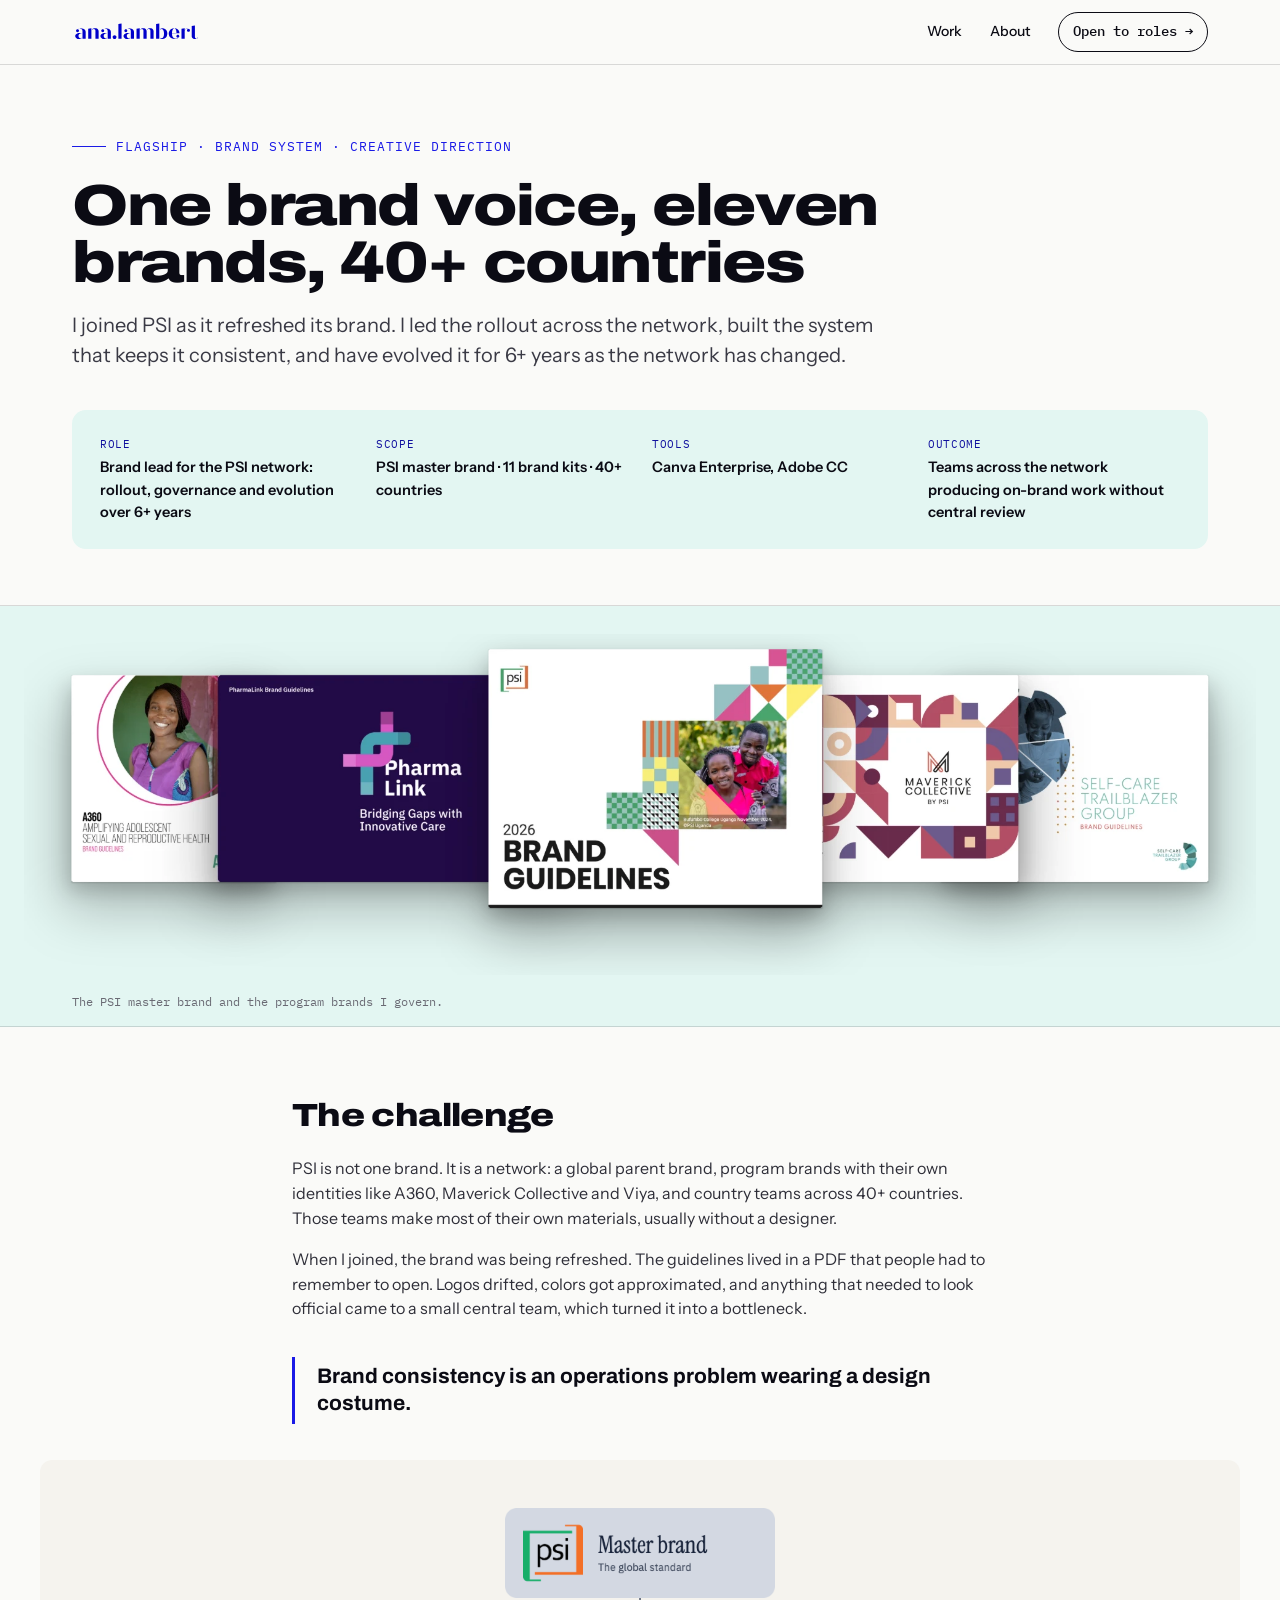
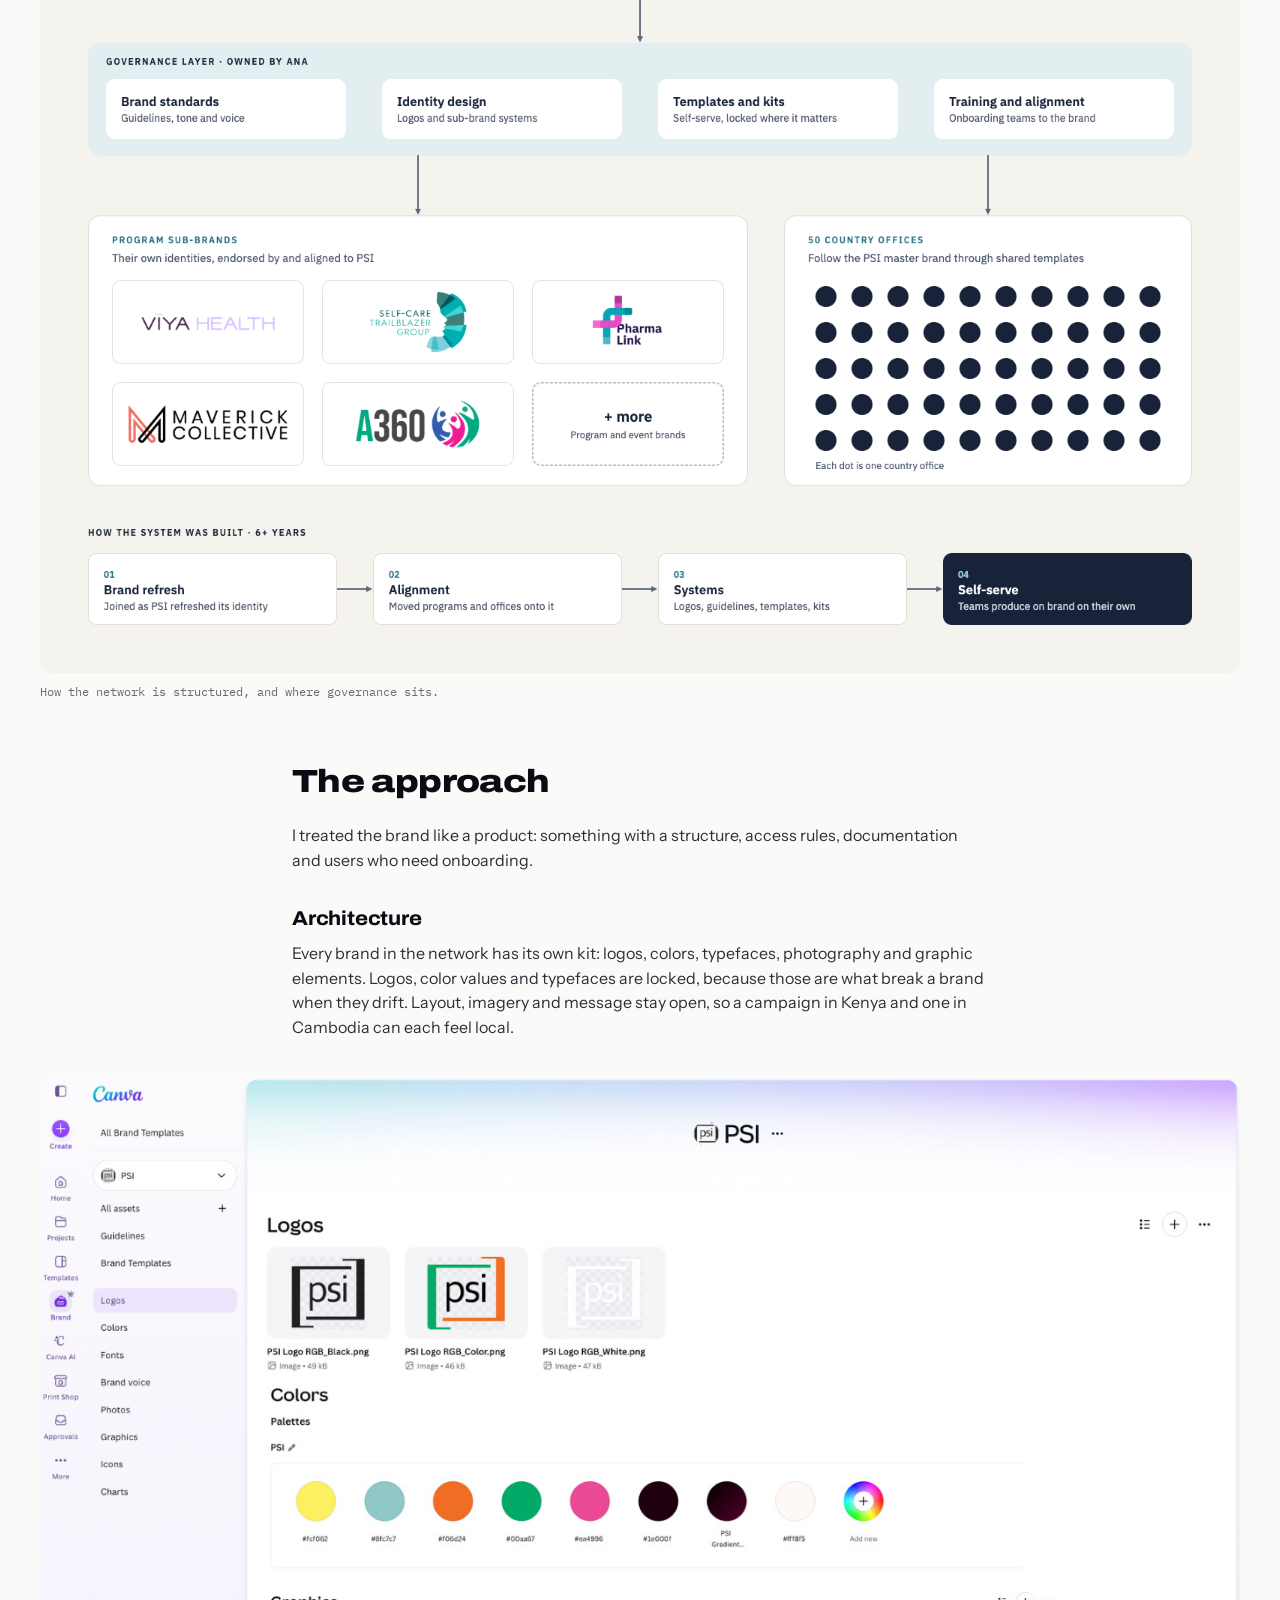
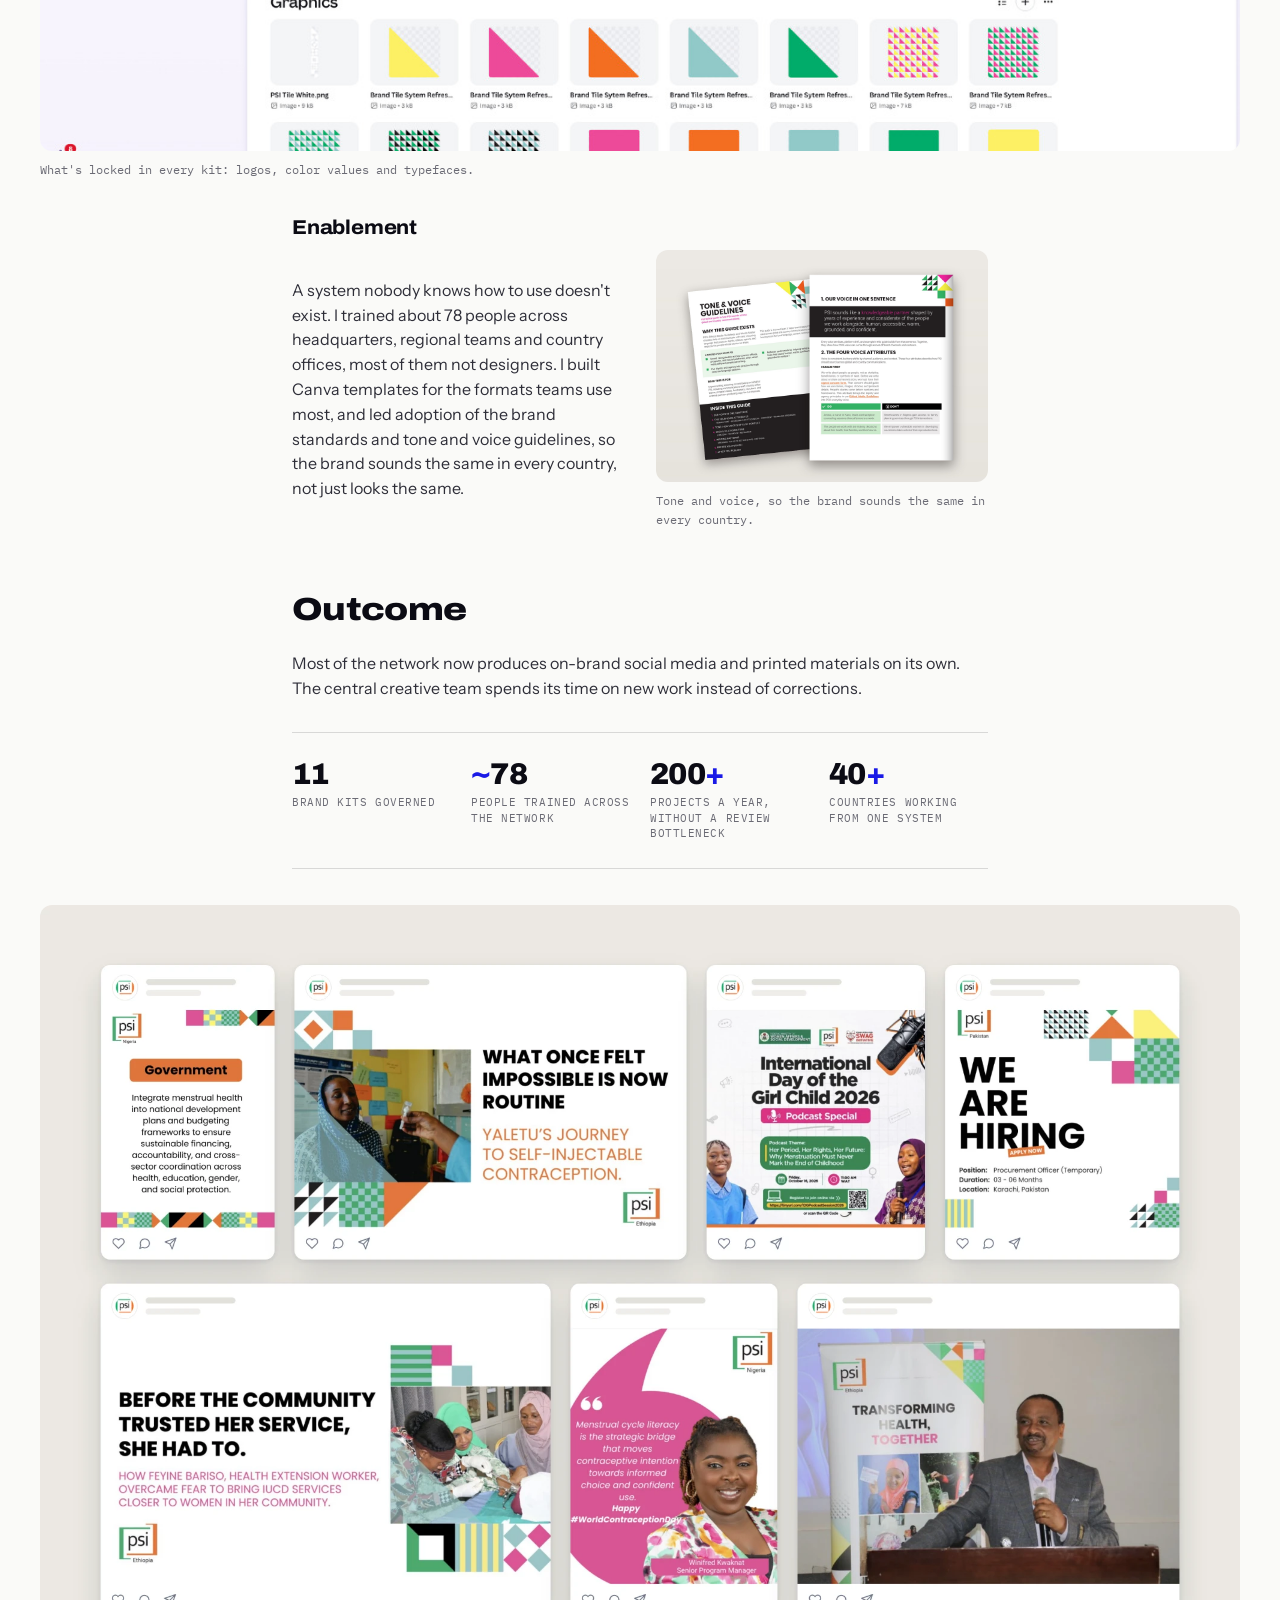
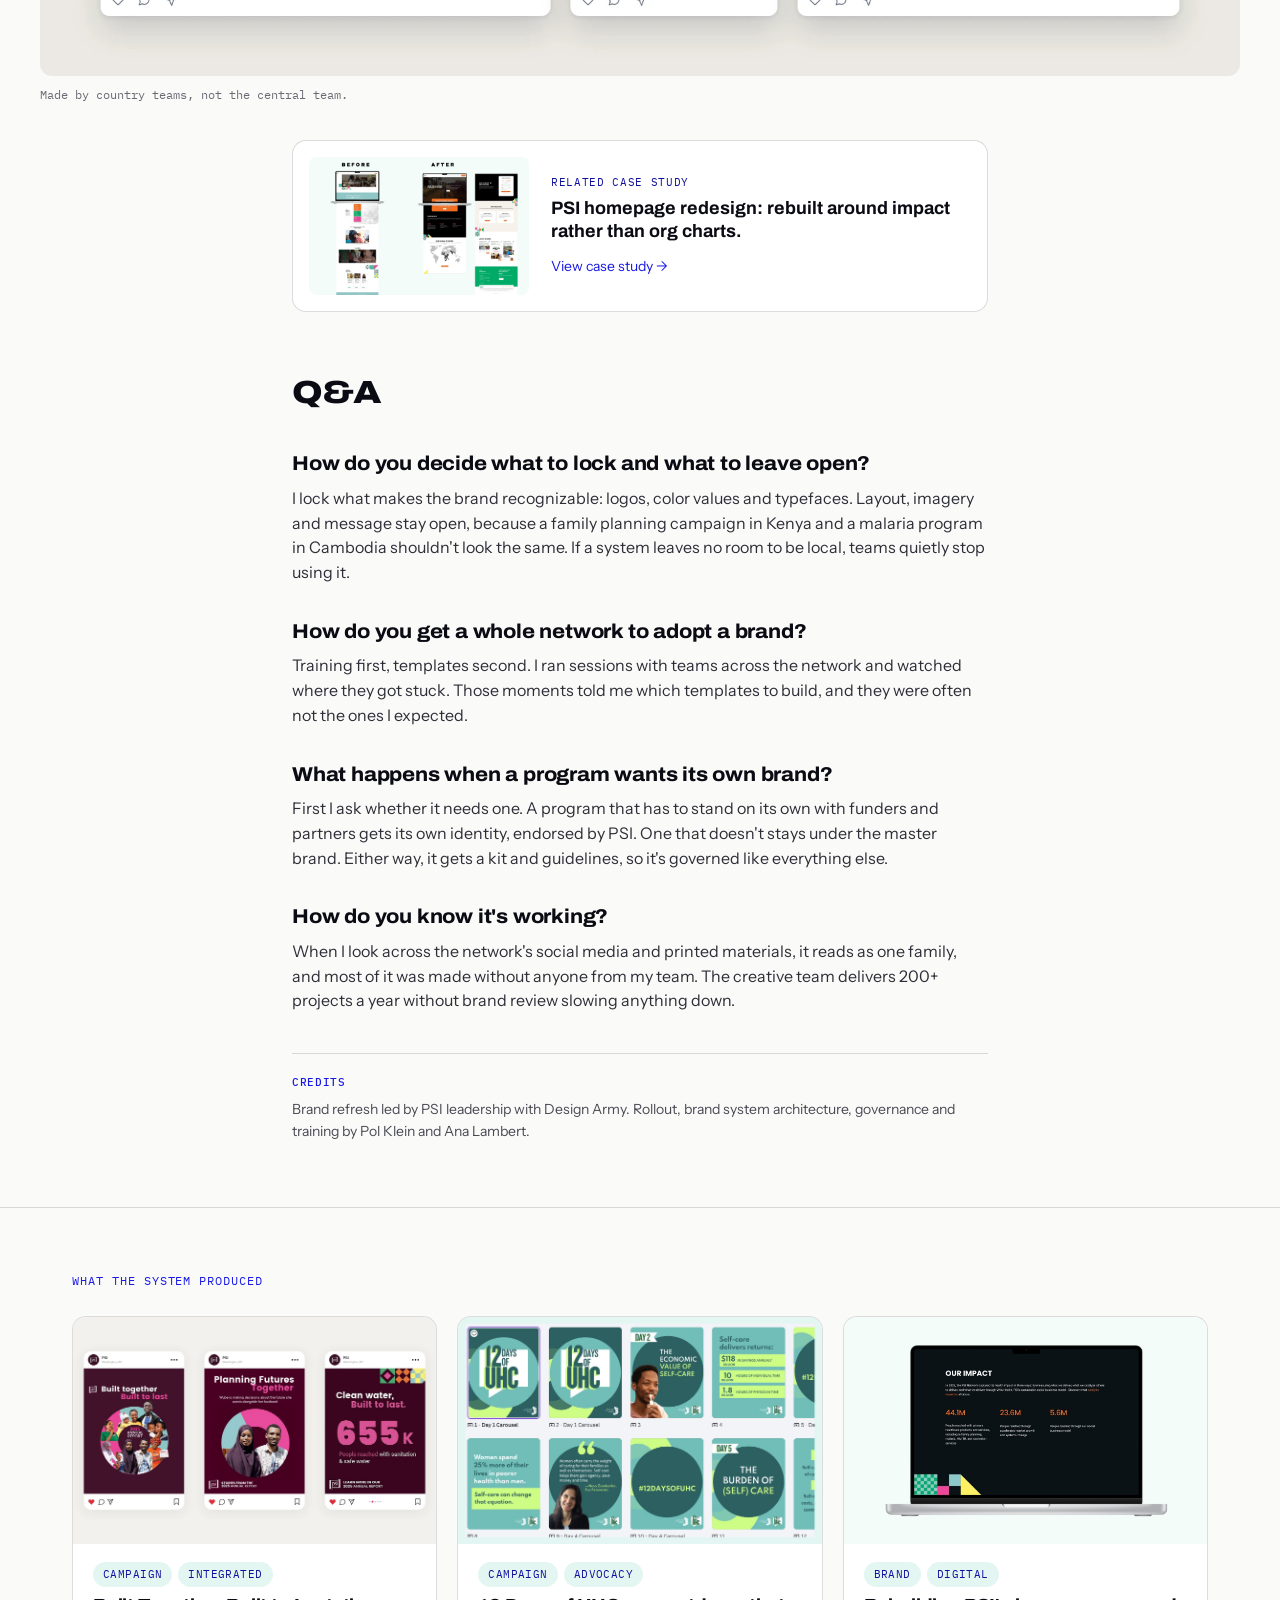
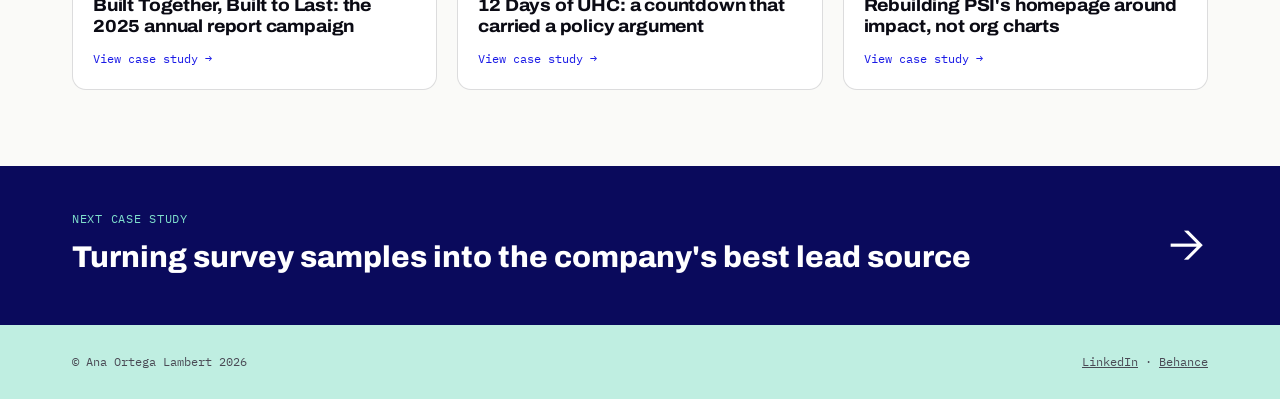
==== work/brand-system.html @ 2e8512aa "Place tone and voice image beside the Enablement text Co-Authored-By: Claude Opus 5.5 <noreply@anthr" ====
<!DOCTYPE html>
<html lang="en">
<head>
<meta charset="UTF-8">
<meta name="viewport" content="width=device-width, initial-scale=1.0">
<title>One Brand Voice, Eleven Brands — Ana Ortega Lambert</title>
<meta name="description" content="Creative direction across a network of 11 brands, and the architecture, governance and training that keep it coherent across teams in 40+ countries.">
<link rel="preconnect" href="https://fonts.googleapis.com">
<link href="https://fonts.googleapis.com/css2?family=Archivo:wdth,wght@62..125,100..900&family=Instrument+Sans:wght@400;500;600&family=IBM+Plex+Mono:wght@400;500&display=swap" rel="stylesheet">
<link rel="icon" type="image/svg+xml" href="../images/favicon.svg">
<link rel="stylesheet" href="../css/style.css">
<link rel="stylesheet" href="../css/related.css">
<link rel="stylesheet" href="../css/case-media.css">
</head>
<body>

<nav><div class="wrap nav-in">
  <a class="logo" href="../index.html"><img src="../images/logo.svg" alt="ana.lambert" style="height:26px;display:block"></a>
  <button class="nav-toggle" aria-label="Open menu" aria-expanded="false" aria-controls="nav-links">
    <span></span><span></span><span></span>
  </button>
  <div class="nav-links" id="nav-links">
    <a href="../index.html#work">Work</a>
    <a href="../index.html#about">About</a>
    <a class="nav-cta" href="../index.html#contact">Open to roles →</a>
  </div>
</div></nav>

<header class="cs-hero" data-bg="#FAFAF8"><div class="wrap">
  <div class="kicker">Flagship · Brand system · Creative direction</div>
  <h1>One brand voice, eleven brands, 40+ countries</h1>
  <p class="cs-lede">I joined PSI as it refreshed its brand. I led the rollout across the network, built the system that keeps it consistent, and have evolved it for 6+ years as the network has changed.</p>
  <div class="cs-meta">
    <div><div class="k">Role</div><div class="v">Brand lead for the PSI network: rollout, governance and evolution over 6+ years</div></div>
    <div><div class="k">Scope</div><div class="v">PSI master brand · 11 brand kits · 40+ countries</div></div>
    <div><div class="k">Tools</div><div class="v">Canva Enterprise, Adobe CC</div></div>
    <div><div class="k">Outcome</div><div class="v">Teams across the network producing on-brand work without central review</div></div>
  </div>
</div></header>

<figure class="csm-hero csm-hero--contain">
  <img src="../images/brand-system-hero.webp" width="2000" height="553" alt="Brand guidelines covers for A360, PharmaLink, the PSI 2026 master brand, Maverick Collective and the Self-Care Trailblazer Group">
  <figcaption>The PSI master brand and the program brands I govern.</figcaption>
</figure>

<article class="cs-body">
  <h2>The challenge</h2>
  <p>PSI is not one brand. It is a network: a global parent brand, program brands with their own identities like A360, Maverick Collective and Viya, and country teams across 40+ countries. Those teams make most of their own materials, usually without a designer.</p>
  <p>When I joined, the brand was being refreshed. The guidelines lived in a PDF that people had to remember to open. Logos drifted, colors got approximated, and anything that needed to look official came to a small central team, which turned it into a bottleneck.</p>

  <div class="pull reveal">Brand consistency is an operations problem wearing a design costume.</div>

  <figure class="cs-fig full reveal">
    <img src="../images/brand-system-governance.png" width="1600" height="1084" alt="PSI brand governance map: the master brand, a governance layer of brand standards, identity design, templates and kits, and training, feeding program sub-brands and 50 country offices, plus the four steps of how the system was built">
    <figcaption>How the network is structured, and where governance sits.</figcaption>
  </figure>

  <h2>The approach</h2>
  <p>I treated the brand like a product: something with a structure, access rules, documentation and users who need onboarding.</p>

  <h3>Architecture</h3>
  <p>Every brand in the network has its own kit: logos, colors, typefaces, photography and graphic elements. Logos, color values and typefaces are locked, because those are what break a brand when they drift. Layout, imagery and message stay open, so a campaign in Kenya and one in Cambodia can each feel local.</p>

  <figure class="cs-fig full reveal">
    <img src="../images/brand-system-kit.jpg" width="1366" height="768" alt="The PSI brand kit in Canva: locked logo files, the PSI color palette and the brand tile graphics">
    <figcaption>What's locked in every kit: logos, color values and typefaces.</figcaption>
  </figure>

  <h3>Enablement</h3>
  <div class="csm-split">
    <p>A system nobody knows how to use doesn't exist. I trained about 78 people across headquarters, regional teams and country offices, most of them not designers. I built Canva templates for the formats teams use most, and led adoption of the brand standards and tone and voice guidelines, so the brand sounds the same in every country, not just looks the same.</p>
    <figure class="reveal">
      <img src="../images/brand-system-voice.jpg" width="2000" height="1400" alt="PSI Tone and Voice Guidelines 2026: the cover tilted behind the page with the voice in one sentence and the four voice attributes, with do and don't examples">
      <figcaption>Tone and voice, so the brand sounds the same in every country.</figcaption>
    </figure>
  </div>

  <h2>Outcome</h2>
  <p>Most of the network now produces on-brand social media and printed materials on its own. The central creative team spends its time on new work instead of corrections.</p>

  <div class="csm-stats">
    <div><div class="n">11</div><div class="l">Brand kits governed</div></div>
    <div><div class="n"><span>~</span>78</div><div class="l">People trained across the network</div></div>
    <div><div class="n">200<span>+</span></div><div class="l">Projects a year, without a review bottleneck</div></div>
    <div><div class="n">40<span>+</span></div><div class="l">Countries working from one system</div></div>
  </div>

  <figure class="cs-fig full reveal">
    <img src="../images/brand-system-wall.webp" width="2000" height="1285" alt="Social posts made by PSI country teams in Nigeria, Ethiopia and Pakistan, all using the same logo lockup, color palette and graphic patterns">
    <figcaption>Made by country teams, not the central team.</figcaption>
  </figure>

  <a class="csm-teaser reveal" href="psi-homepage.html">
    <img src="../images/homepage-before-after.jpg" width="1280" height="800" alt="PSI homepage before and after the redesign">
    <div>
      <div class="csm-teaser-k">Related case study</div>
      <div class="csm-teaser-t">PSI homepage redesign: rebuilt around impact rather than org charts.</div>
      <span class="csm-teaser-go">View case study →</span>
    </div>
  </a>

  <h2>Q&amp;A</h2>
  <h3>How do you decide what to lock and what to leave open?</h3>
  <p>I lock what makes the brand recognizable: logos, color values and typefaces. Layout, imagery and message stay open, because a family planning campaign in Kenya and a malaria program in Cambodia shouldn't look the same. If a system leaves no room to be local, teams quietly stop using it.</p>

  <h3>How do you get a whole network to adopt a brand?</h3>
  <p>Training first, templates second. I ran sessions with teams across the network and watched where they got stuck. Those moments told me which templates to build, and they were often not the ones I expected.</p>

  <h3>What happens when a program wants its own brand?</h3>
  <p>First I ask whether it needs one. A program that has to stand on its own with funders and partners gets its own identity, endorsed by PSI. One that doesn't stays under the master brand. Either way, it gets a kit and guidelines, so it's governed like everything else.</p>

  <h3>How do you know it's working?</h3>
  <p>When I look across the network's social media and printed materials, it reads as one family, and most of it was made without anyone from my team. The creative team delivers 200+ projects a year without brand review slowing anything down.</p>

  <div class="csm-credits">
    <b>Credits</b>
    Brand refresh led by PSI leadership with Design Army. Rollout, brand system architecture, governance and training by Pol Klein and Ana Lambert.
  </div>
</article>

<section class="rel"><div class="wrap">
  <div class="rel-head">
    <div class="rel-title">What the system produced</div>
    <div class="rel-nav">
      <button class="rel-btn" data-rel="prev" type="button" aria-label="Previous">←</button>
      <button class="rel-btn" data-rel="next" type="button" aria-label="Next">→</button>
    </div>
  </div>
  <div class="rel-track" tabindex="0" role="region" aria-label="Work produced by the brand system">

    <a class="rel-card" href="campaign-annual-report.html">
      <img class="rel-thumb" src="../images/campaign-ar-thumb.jpg" alt="Three posts from the Built Together, Built to Last social series: the launch post, the Planning Futures Together story and the Clean water 655K impact card">
      <div class="rel-body">
        <div class="rel-tags"><span class="rel-tag">Campaign</span><span class="rel-tag">Integrated</span></div>
        <h3>Built Together, Built to Last: the 2025 annual report campaign</h3>
        <span class="rel-go">View case study →</span>
      </div>
    </a>

    <a class="rel-card" href="campaign-uhc.html">
      <img class="rel-thumb" src="../images/campaign-uhc-thumb.jpg" alt="12 Days of UHC advocacy campaign cards">
      <div class="rel-body">
        <div class="rel-tags"><span class="rel-tag">Campaign</span><span class="rel-tag">Advocacy</span></div>
        <h3>12 Days of UHC: a countdown that carried a policy argument</h3>
        <span class="rel-go">View case study →</span>
      </div>
    </a>

    <a class="rel-card" href="psi-homepage.html">
      <img class="rel-thumb" src="../images/homepage-thumb.jpg" alt="PSI homepage redesign">
      <div class="rel-body">
        <div class="rel-tags"><span class="rel-tag">Brand</span><span class="rel-tag">Digital</span></div>
        <h3>Rebuilding PSI's homepage around impact, not org charts</h3>
        <span class="rel-go">View case study →</span>
      </div>
    </a>



  </div>
</div></section>

<a class="next" href="school-survey.html"><div class="wrap">
  <div><div class="k">Next case study</div><div class="t">Turning survey samples into the company's best lead source</div></div>
  <div class="k">→</div>
</div></a>

<footer class="foot-mint"><div class="wrap foot-in">
  <span>© Ana Ortega Lambert 2026</span>
  <span><a href="https://www.linkedin.com/in/ana-ortega-lambert/" target="_blank" rel="noopener">LinkedIn</a> · <a href="https://behance.net/analambertdesign" target="_blank" rel="noopener">Behance</a></span>
</div></footer>

<script src="../js/motion.js" defer></script>
<script src="../js/related.js" defer></script>
</body>
</html>
---- css/style.css ----
/* ============================================================
   analambert.com — design system
   Palette, type, and components. One file for the whole site.
   ============================================================ */

:root{
  --ink:#0B0B14;
  --blue:#1A1AE6;
  --blue-deep:#10109E;
  --navy:#0A0A5C;
  --tint:#E3F6F2;
  --tint-deep:#BFEEE1;
  --mid:#7FDFCC;
  --paper:#FAFAF8;
  --rule:rgba(11,11,20,.14);
  --disp:'Archivo',sans-serif;
  --body:'Instrument Sans',sans-serif;
  --mono:'IBM Plex Mono',monospace;
}
*{margin:0;padding:0;box-sizing:border-box}
html{scroll-behavior:smooth}
@media (prefers-reduced-motion:reduce){html{scroll-behavior:auto}*{transition:none!important}}
body{font-family:var(--body);color:var(--ink);background:var(--paper);line-height:1.55;font-size:16px}
.wrap{max-width:1200px;margin:0 auto;padding:0 32px}
a:focus-visible{outline:2px solid var(--blue);outline-offset:3px}
img{max-width:100%;display:block;border-radius:12px}

/* ---------- nav ---------- */
nav{position:sticky;top:0;background:var(--paper);border-bottom:1px solid var(--rule);z-index:10}
.nav-in{display:flex;justify-content:space-between;align-items:center;height:64px}
.logo{font-family:var(--disp);font-weight:800;font-stretch:110%;font-size:17px;letter-spacing:-.02em;color:var(--ink);text-decoration:none}
.logo span{color:var(--blue)}
.nav-links{display:flex;gap:28px;align-items:center}
.nav-links a{font-size:14px;font-weight:500;color:var(--ink);text-decoration:none}
.nav-links a:hover,.nav-links a:focus-visible{color:var(--blue)}
.nav-cta{font-family:var(--mono);font-size:12px;border:1px solid var(--ink);padding:8px 14px;border-radius:100px}
.nav-cta:hover{background:var(--ink);color:#fff!important}

/* hamburger toggle: hidden on desktop */
.nav-toggle{display:none;flex-direction:column;justify-content:center;gap:5px;width:34px;height:34px;background:none;border:none;cursor:pointer;padding:0}
.nav-toggle span{display:block;width:22px;height:2px;background:var(--ink);border-radius:2px;transition:transform .25s ease,opacity .2s ease}
.nav-toggle[aria-expanded="true"] span:nth-child(1){transform:translateY(7px) rotate(45deg)}
.nav-toggle[aria-expanded="true"] span:nth-child(2){opacity:0}
.nav-toggle[aria-expanded="true"] span:nth-child(3){transform:translateY(-7px) rotate(-45deg)}

@media(max-width:640px){
  .nav-toggle{display:flex}
  .nav-links{position:fixed;top:64px;left:0;right:0;background:var(--paper);border-bottom:1px solid var(--rule);
    flex-direction:column;align-items:stretch;gap:0;padding:8px 24px 20px;
    max-height:0;overflow:hidden;opacity:0;transition:max-height .3s ease,opacity .25s ease;}
  .nav-links.open{max-height:360px;opacity:1;overflow-y:auto}
  .nav-links a:not(.nav-cta){padding:14px 0;border-bottom:1px solid var(--rule);font-size:16px}
  .nav-links .nav-cta{display:block;width:100%;margin-top:12px;text-align:center;padding:12px 14px;border-bottom:none;box-sizing:border-box}
}

/* ---------- hero ---------- */
header.site-hero{border-bottom:1px solid var(--rule);position:relative;overflow:hidden}
.hero{padding:88px 0 72px;position:relative}
.kicker{font-family:var(--mono);font-size:12.5px;letter-spacing:.08em;text-transform:uppercase;color:var(--blue);margin-bottom:22px;display:flex;align-items:center;gap:10px}
.kicker::before{content:"";width:34px;height:1px;background:var(--blue)}
h1{font-family:var(--disp);font-weight:850;font-stretch:120%;font-size:clamp(42px,7vw,84px);line-height:.98;letter-spacing:-.025em;max-width:13ch}
h1 em{font-style:normal;color:var(--blue)}
.hero-sub{margin-top:26px;font-size:19px;max-width:52ch;color:#3a3a46}
.hero-sub b{color:var(--ink)}
.tokens{position:absolute;right:32px;top:96px;display:flex;flex-direction:column;gap:10px;font-family:var(--mono);font-size:11.5px;color:#55555f}
.token{display:flex;align-items:center;gap:10px;border:1px solid var(--rule);background:#fff;border-radius:8px;padding:8px 12px}
.swatch{width:16px;height:16px;border-radius:4px;background:var(--blue)}
.swatch.ink{background:var(--ink)}
.swatch.tint{background:var(--tint);border:1px solid var(--rule)}
.token .aa{font-family:var(--disp);font-weight:850;font-size:14px;color:var(--ink)}
@media(max-width:900px){.tokens{display:none}}

/* ---------- scale strip ---------- */
.strip{background:var(--navy);color:#fff}
.strip-in{display:grid;grid-template-columns:repeat(4,1fr)}
.stat{padding:26px 24px;border-left:1px solid rgba(255,255,255,.14)}
.stat:first-child{border-left:none;padding-left:0}
.stat .n{font-family:var(--disp);font-weight:850;font-stretch:115%;font-size:34px;letter-spacing:-.02em}
.stat .n span{color:var(--mid)}
.stat .l{font-family:var(--mono);font-size:11.5px;letter-spacing:.06em;text-transform:uppercase;color:rgba(255,255,255,.6);margin-top:2px}
@media(max-width:760px){.strip-in{grid-template-columns:repeat(2,1fr)}.stat{padding-left:0;border-left:none}}

/* ---------- sections ---------- */
section{padding:84px 0}
.sec-head{display:flex;align-items:baseline;justify-content:space-between;margin-bottom:44px;gap:16px;flex-wrap:wrap}
h2{font-family:var(--disp);font-weight:850;font-stretch:118%;font-size:clamp(28px,4vw,44px);letter-spacing:-.02em}
.sec-note{font-family:var(--mono);font-size:12.5px;color:#6a6a74}

/* ---------- case cards ---------- */
.cases{display:grid;grid-template-columns:repeat(3,1fr);gap:24px}
@media(max-width:900px){.cases{grid-template-columns:1fr}}
.card{background:#fff;border:1px solid var(--rule);border-radius:14px;overflow:hidden;text-decoration:none;color:var(--ink);display:flex;flex-direction:column;transition:transform .18s ease,box-shadow .18s ease}
.card:hover,.card:focus-visible{transform:translateY(-4px);box-shadow:0 14px 34px rgba(16,16,158,.13)}
.card-thumb{aspect-ratio:16/10;background:var(--tint);object-fit:cover;border-radius:0}
.card-body{padding:20px 22px 22px;display:flex;flex-direction:column;gap:9px;flex:1}
.tags{display:flex;gap:6px;flex-wrap:wrap}
.tag{font-family:var(--mono);font-size:10.5px;letter-spacing:.04em;text-transform:uppercase;color:var(--blue-deep);background:var(--tint);border-radius:100px;padding:4px 10px}
h3{font-family:var(--disp);font-weight:750;font-stretch:108%;font-size:19.5px;line-height:1.22;letter-spacing:-.01em}
.result{font-size:14.5px;color:#4a4a55}
.go{margin-top:auto;font-family:var(--mono);font-size:12px;color:var(--blue);padding-top:6px}

/* ---------- flagship card ---------- */
.flag{margin-top:24px;background:var(--blue);border-radius:16px;color:#fff;display:grid;grid-template-columns:1.1fr .9fr;overflow:hidden;text-decoration:none;transition:transform .28s cubic-bezier(.2,.7,.3,1),box-shadow .28s cubic-bezier(.2,.7,.3,1)}
.flag:hover,.flag:focus-visible{transform:translateY(-8px);box-shadow:0 26px 54px rgba(10,10,92,.38)}
.flag:hover .flag-vis{background:var(--blue-deep)}
@media(max-width:900px){.flag{grid-template-columns:1fr}}
.flag-txt{padding:40px 44px}
.flag-k{font-family:var(--mono);font-size:11.5px;letter-spacing:.08em;text-transform:uppercase;color:var(--mid);margin-bottom:14px}
.flag h3{color:#fff;font-size:clamp(22px,3vw,30px);max-width:20ch}
.flag p{margin-top:12px;font-size:15.5px;color:#E6FAF5;max-width:46ch}
.flag .go{color:#fff}
.flag-vis{background:var(--navy);padding:36px;display:flex;align-items:center;justify-content:center;gap:10px;flex-wrap:wrap;transition:background .28s ease}
.brandtile{width:74px;height:74px;border-radius:12px;background:rgba(255,255,255,.12);border:1px solid rgba(255,255,255,.25);display:flex;align-items:center;justify-content:center;font-family:var(--disp);font-weight:850;font-size:13px;color:#fff}
.brandtile.lit{background:#fff;color:var(--blue)}

/* ---------- about ---------- */
.about{background:#fff;border-top:1px solid var(--rule);border-bottom:1px solid var(--rule)}
.about-grid{display:grid;grid-template-columns:1.2fr .8fr;gap:60px;align-items:center}
@media(max-width:900px){.about-grid{grid-template-columns:1fr}}
.about .lede{font-family:var(--disp);font-weight:700;font-stretch:105%;font-size:clamp(22px,3vw,30px);line-height:1.25;letter-spacing:-.015em}
.about .lede em{font-style:normal;color:var(--blue)}
.about p{margin-top:18px;color:#3a3a46}
.photo{aspect-ratio:4/5;border-radius:14px;object-fit:cover}

/* ---------- cta + footer ---------- */
.cta{padding:96px 0;background:var(--tint-deep)}
.cta h2{max-width:18ch}
.cta-btn{display:inline-flex;align-items:center;gap:10px;margin-top:28px;background:var(--blue);color:#fff;text-decoration:none;font-weight:600;font-size:15.5px;padding:15px 26px;border-radius:100px;transition:background .15s ease}
.cta-btn:hover{background:var(--blue-deep)}
footer{border-top:1px solid var(--rule);padding:28px 0;font-family:var(--mono);font-size:12px;color:#6a6a74}
footer.foot-mint{background:var(--tint-deep);border-top:none}
footer.foot-mint,footer.foot-mint a{color:#4A4A55}
footer.foot-mint a:hover{color:var(--blue-deep)}
.foot-in{display:flex;justify-content:space-between;flex-wrap:wrap;gap:10px}
footer a{color:#6a6a74}
footer a:hover{color:var(--blue)}

/* ============================================================
   Case study pages
   ============================================================ */
.cs-hero{border-bottom:1px solid var(--rule);padding:72px 0 56px}
.cs-hero h1{font-size:clamp(34px,5vw,58px);max-width:18ch}
.cs-meta{display:grid;grid-template-columns:repeat(4,1fr);gap:24px;margin-top:40px;background:var(--tint);border-radius:14px;padding:26px 28px}
@media(max-width:760px){.cs-meta{grid-template-columns:repeat(2,1fr)}}
.cs-meta .k{font-family:var(--mono);font-size:11px;letter-spacing:.06em;text-transform:uppercase;color:var(--blue-deep)}
.cs-meta .v{font-weight:600;margin-top:3px;font-size:14.5px}
.cs-body{max-width:760px;margin:0 auto;padding:64px 32px}
.cs-body h2{font-size:clamp(24px,3vw,32px);margin:56px 0 16px}
.cs-body h2:first-child{margin-top:0}
.cs-body p{margin-bottom:16px;color:#2e2e38}
.cs-body ul{margin:0 0 16px 20px;color:#2e2e38}
.cs-body li{margin-bottom:8px}
.pull{border-left:3px solid var(--blue);padding:6px 0 6px 22px;font-family:var(--disp);font-weight:700;font-size:21px;line-height:1.3;margin:36px 0;color:var(--ink)}
.cs-fig{margin:36px 0}
.cs-fig figcaption{font-family:var(--mono);font-size:12px;color:#6a6a74;margin-top:10px}
.cs-fig.full{max-width:1200px;margin-left:auto;margin-right:auto}
.next{background:var(--navy);color:#fff;text-decoration:none;display:block}
.next .wrap{display:flex;justify-content:space-between;align-items:center;padding-top:44px;padding-bottom:44px;gap:16px;flex-wrap:wrap}
.next .k{font-family:var(--mono);font-size:12px;letter-spacing:.06em;text-transform:uppercase;color:var(--mid)}
.next .t{font-family:var(--disp);font-weight:800;font-size:clamp(20px,3vw,30px);margin-top:6px}
.next:hover .t{color:var(--mid)}

/* back to brand system: shown on every project inside the Multi-Brand System carousel */
.back-bs{background:var(--tint)}
.back-bs .wrap{padding-top:28px;padding-bottom:28px}
.back-bs a{display:inline-flex;align-items:center;gap:12px;background:var(--paper);color:var(--ink);text-decoration:none;border:1px solid var(--rule);border-radius:999px;padding:12px 22px 12px 16px;font-family:var(--disp);font-weight:700;font-size:16px;transition:background .2s ease,color .2s ease,border-color .2s ease}
.back-bs a .ar{font-family:var(--body);font-size:22px;line-height:1;position:relative;top:-2px;color:var(--blue);transition:transform .25s ease}
.back-bs a:hover{background:var(--blue);border-color:var(--blue);color:#fff}
.back-bs a:hover .ar{color:#fff;transform:translateX(-4px)}
@media (prefers-reduced-motion:reduce){.back-bs a,.back-bs a .ar{transition:none}}

/* ============================================================
   Motion layer
   All effects collapse under prefers-reduced-motion.
   ============================================================ */
body{background:var(--page-bg,var(--paper));transition:background-color 1.1s cubic-bezier(.4,0,.2,1)}
.about{background:transparent}

/* reveals */
.reveal{opacity:0;transform:translateY(24px);transition:opacity .7s cubic-bezier(.2,.7,.3,1),transform .7s cubic-bezier(.2,.7,.3,1)}
.reveal.in{opacity:1;transform:none}

/* hero entrance */
@keyframes heroIn{from{opacity:0;transform:translateY(18px)}to{opacity:1;transform:none}}
.hero-in{opacity:0;animation:heroIn .8s cubic-bezier(.2,.7,.3,1) forwards}
.hero h1 em{background-image:linear-gradient(var(--tint),var(--tint));background-repeat:no-repeat;background-position:0 88%;background-size:0 34%;transition:background-size .7s cubic-bezier(.4,0,.2,1)}
.hero h1 em.swept{background-size:100% 34%}

/* nav on scroll */
nav{transition:background-color .3s ease,box-shadow .3s ease}
nav.scrolled{background:rgba(250,250,248,.82);backdrop-filter:saturate(140%) blur(10px);-webkit-backdrop-filter:saturate(140%) blur(10px);box-shadow:0 1px 0 var(--rule)}

/* card image zoom */
.card{will-change:transform}
.card-thumb{transition:transform .45s cubic-bezier(.2,.7,.3,1)}
.card:hover .card-thumb{transform:scale(1.03)}

/* floating brand tiles */
@keyframes floatY{0%,100%{transform:translateY(0)}50%{transform:translateY(-4px)}}
.brandtile{animation:floatY 5s ease-in-out infinite}
.brandtile:nth-child(2){animation-duration:6s;animation-delay:-1.4s}
.brandtile:nth-child(3){animation-duration:4.6s;animation-delay:-2.2s}
.brandtile:nth-child(4){animation-duration:5.6s;animation-delay:-.7s}
.brandtile:nth-child(5){animation-duration:6.4s;animation-delay:-3.1s}
.brandtile:nth-child(6){animation-duration:5.2s;animation-delay:-1.9s}
.flag-vis:hover .brandtile{animation-play-state:paused}

/* bigger next-case arrow */
.next .wrap>.k:last-child{font-family:var(--body);font-size:44px;line-height:1;color:#fff;transition:transform .25s ease}
.next:hover .wrap>.k:last-child{transform:translateX(8px)}

@media (prefers-reduced-motion:reduce){
  body,.reveal,.card-thumb,.next .wrap>.k:last-child{transition:none}
  .reveal{opacity:1;transform:none}
  .hero-in{opacity:1;animation:none}
  .hero h1 em{background-size:100% 34%;transition:none}
  .brandtile{animation:none}
}

/* case study subheads */
.cs-body h3{font-family:var(--disp);font-weight:750;font-stretch:108%;font-size:20px;letter-spacing:-.01em;margin:34px 0 10px}


/* ============================================================
   Mobile refinements
   ============================================================ */
@media (max-width:760px){
  .hero{padding:64px 0 56px}
  .hero .wrap,.wrap.hero{padding-left:40px;padding-right:40px}
  .cs-hero{padding:56px 0 44px}
  .cs-hero .wrap{padding-left:40px;padding-right:40px}
  h1{font-size:clamp(36px,9vw,52px)}
  .cs-hero h1{font-size:clamp(30px,7.6vw,42px)}
  .hero-sub{font-size:17px}
  .cs-meta{grid-template-columns:1fr 1fr;gap:18px;padding:22px}
  .cs-body{padding:48px 28px}
  section{padding:64px 0}
  .flag-txt{padding:32px 28px}
  .about-grid{gap:36px}
  h1,h2,h3,.flag h3{overflow-wrap:break-word}
}
@media (max-width:430px){
  .cs-meta{grid-template-columns:1fr}
}
body{overflow-x:hidden}
---- css/related.css ----
/* ============================================================
   Related case studies carousel
   Additive. Load AFTER style.css. All classes prefixed rel-.
   ============================================================ */

.rel {
  border-top: 1px solid var(--rule);
  padding: 64px 0 72px;
}

.rel-head {
  display: flex;
  align-items: baseline;
  justify-content: space-between;
  gap: 16px;
  margin-bottom: 26px;
}

.rel-title {
  font-family: var(--mono);
  font-size: 12px;
  letter-spacing: .08em;
  text-transform: uppercase;
  color: var(--blue);
}

.rel-nav { display: flex; gap: 8px; }

.rel-btn {
  width: 38px;
  height: 38px;
  border-radius: 100px;
  border: 1px solid var(--rule);
  background: #fff;
  color: var(--ink);
  font-size: 17px;
  line-height: 1;
  cursor: pointer;
  display: flex;
  align-items: center;
  justify-content: center;
  transition: background .18s ease, border-color .18s ease, color .18s ease;
}
.rel-btn:hover:not(:disabled) { background: var(--blue); border-color: var(--blue); color: #fff; }
.rel-btn:focus-visible { outline: 2px solid var(--blue); outline-offset: 3px; }
.rel-btn:disabled { opacity: .3; cursor: default; }

/* track */
.rel-track {
  display: grid;
  grid-auto-flow: column;
  grid-auto-columns: minmax(290px, 1fr);
  gap: 20px;
  overflow-x: auto;
  scroll-snap-type: x mandatory;
  scroll-behavior: smooth;
  scrollbar-width: none;
  padding-bottom: 4px;
}
.rel-track::-webkit-scrollbar { display: none; }
@media (prefers-reduced-motion: reduce) { .rel-track { scroll-behavior: auto; } }

.rel-card {
  scroll-snap-align: start;
  background: #fff;
  border: 1px solid var(--rule);
  border-radius: 14px;
  overflow: hidden;
  text-decoration: none;
  color: var(--ink);
  display: flex;
  flex-direction: column;
  transition: transform .2s ease, box-shadow .2s ease;
}
.rel-card:hover,
.rel-card:focus-visible { transform: translateY(-4px); box-shadow: 0 14px 34px rgba(16,16,158,.13); }
.rel-card:focus-visible { outline: 2px solid var(--blue); outline-offset: 3px; }

.rel-thumb {
  aspect-ratio: 16/10;
  width: 100%;
  object-fit: cover;
  background: var(--tint);
  border-radius: 0;
  display: block;
  transition: transform .45s cubic-bezier(.2,.7,.3,1);
}
.rel-card:hover .rel-thumb { transform: scale(1.03); }
@media (prefers-reduced-motion: reduce) {
  .rel-card, .rel-thumb { transition: none; }
  .rel-card:hover { transform: none; }
  .rel-card:hover .rel-thumb { transform: none; }
}

.rel-body { padding: 18px 20px 20px; display: flex; flex-direction: column; gap: 8px; flex: 1; }
.rel-tags { display: flex; gap: 6px; flex-wrap: wrap; }
.rel-tag {
  font-family: var(--mono);
  font-size: 10.5px;
  letter-spacing: .04em;
  text-transform: uppercase;
  color: var(--blue-deep);
  background: var(--tint);
  border-radius: 100px;
  padding: 4px 10px;
}
.rel-card h3 {
  font-family: var(--disp);
  font-weight: 750;
  font-size: 17.5px;
  line-height: 1.24;
  letter-spacing: -.01em;
}
.rel-go { margin-top: auto; font-family: var(--mono); font-size: 12px; color: var(--blue); padding-top: 4px; }

@media (max-width: 760px) {
  .rel { padding: 48px 0 56px; }
  .rel-track { grid-auto-columns: minmax(250px, 78%); gap: 16px; }
  .rel-nav { display: none; }
}

/* ============================================================
   Pending note — for results not yet available.
   Visually obvious so it never ships unnoticed. Delete the
   element (and this rule, eventually) once the data is in.
   ============================================================ */
.cs-pending {
  border: 2px dashed var(--mid);
  border-radius: 12px;
  background: var(--tint);
  padding: 16px 20px;
  margin: 0 0 16px;
  font-family: var(--mono);
  font-size: 13px;
  line-height: 1.6;
  color: var(--blue-deep);
}
.cs-pending b { font-family: var(--body); font-weight: 600; }
---- css/case-media.css ----
/* ============================================================
   Case study media
   Additive. Load AFTER style.css (and after related.css).
   All new classes prefixed csm-. The two .cs-fig rules are
   deliberate overrides of style.css, kept narrow on purpose.
   ============================================================ */

/* ---------- hero image, full width under the case study header ---------- */
.csm-hero {
  margin: 0;
  background: var(--tint);
  border-bottom: 1px solid var(--rule);
}
.csm-hero img {
  display: block;
  width: 100%;
  max-height: 560px;
  object-fit: cover;
  border-radius: 0;
}
.csm-hero figcaption {
  font-family: var(--mono);
  font-size: 12px;
  color: #6a6a74;
  max-width: 1200px;
  margin: 0 auto;
  padding: 10px 32px 14px;
}
@media (max-width: 760px) {
  .csm-hero img { max-height: 340px; }
  .csm-hero figcaption { padding: 10px 24px 14px; }
}

/* ---------- break a figure out of the 760px reading column ----------
   .cs-body is max-width 760px, so .cs-fig.full in style.css could never
   actually reach its 1200px. This makes the breakout real.

   overflow-x: CLIP, not hidden. `hidden` would turn <html> into a scroll
   container and silently kill the sticky nav. `clip` does not.
   The -80px absorbs a desktop scrollbar, which 100vw does not subtract. */
html { overflow-x: clip; }

.cs-fig.full,
.csm-wide {
  width: calc(100vw - 80px);
  max-width: 1200px;
  margin-left: 50%;
  transform: translateX(-50%);
}
@media (max-width: 760px) {
  .cs-fig.full,
  .csm-wide { width: calc(100vw - 48px); }
}

/* ---------- side by side figures ---------- */
.csm-pair {
  display: grid;
  grid-template-columns: 1fr 1fr;
  gap: 18px;
  margin: 36px 0;
}
.csm-pair figure { margin: 0; }
.csm-pair img { width: 100%; display: block; }
.csm-pair figcaption {
  font-family: var(--mono);
  font-size: 12px;
  color: #6a6a74;
  margin-top: 10px;
}
@media (max-width: 700px) {
  .csm-pair { grid-template-columns: 1fr; gap: 26px; }
}

/* ---------- compact results row, replaces a paragraph of numbers ---------- */
.csm-stats {
  display: grid;
  grid-template-columns: repeat(4, 1fr);
  gap: 20px;
  margin: 32px 0 8px;
  padding: 26px 0;
  border-top: 1px solid var(--rule);
  border-bottom: 1px solid var(--rule);
}
.csm-stats .n {
  font-family: var(--disp);
  font-weight: 850;
  font-size: 30px;
  line-height: 1;
  letter-spacing: -.02em;
  color: var(--ink);
}
.csm-stats .n span { color: var(--blue); }
.csm-stats .l {
  font-family: var(--mono);
  font-size: 11px;
  letter-spacing: .05em;
  text-transform: uppercase;
  color: #6a6a74;
  margin-top: 6px;
  line-height: 1.4;
}
@media (max-width: 700px) {
  .csm-stats { grid-template-columns: 1fr 1fr; gap: 22px; }
}

/* ---------- credits line ---------- */
.csm-credits {
  margin-top: 40px;
  padding-top: 20px;
  border-top: 1px solid var(--rule);
  font-size: 14px;
  color: #4a4a55;
}
.csm-credits b {
  font-family: var(--mono);
  font-size: 11px;
  letter-spacing: .06em;
  text-transform: uppercase;
  color: var(--blue);
  display: block;
  margin-bottom: 8px;
  font-weight: 500;
}

/* ---------- hero variant for cut-out mockups: show the whole image ---------- */
.csm-hero--contain img {
  object-fit: contain;
  height: auto;
  max-height: 620px;
  padding: 28px 24px 8px;
  box-sizing: border-box;
}
@media (max-width: 700px) {
  .csm-hero--contain img { max-height: 420px; padding: 18px 16px 4px; }
}

/* ---------- figures with width/height attributes keep their ratio ---------- */
.cs-fig img { height: auto; }

/* ---------- looping video figures ---------- */
.cs-fig video {
  display: block;
  width: 100%;
  height: auto;
  border-radius: 12px;
}

/* ---------- positioning line under the case study title ---------- */
.cs-lede {
  font-size: clamp(17px, 1.6vw, 20px);
  line-height: 1.5;
  color: #3a3a45;
  max-width: 62ch;
  margin-top: 18px;
}

/* ---------- small linked teaser to another case study ---------- */
.csm-teaser {
  display: grid;
  grid-template-columns: 220px 1fr;
  gap: 22px;
  align-items: center;
  margin: 36px 0;
  padding: 16px;
  border: 1px solid var(--rule);
  border-radius: 14px;
  background: #fff;
  color: var(--ink);
  text-decoration: none;
  transition: border-color .18s ease;
}
.csm-teaser:hover { border-color: var(--blue); }
.csm-teaser img { width: 100%; height: auto; border-radius: 8px; }
.csm-teaser-k {
  font-family: var(--mono);
  font-size: 11px;
  letter-spacing: .06em;
  text-transform: uppercase;
  color: var(--blue-deep);
}
.csm-teaser-t {
  font-family: var(--disp);
  font-weight: 700;
  font-size: 18px;
  line-height: 1.3;
  margin: 6px 0 10px;
}
.csm-teaser-go { font-size: 14px; color: var(--blue); }
@media (max-width: 560px) {
  .csm-teaser { grid-template-columns: 1fr; }
}

/* ---------- text beside a supporting image, inside the reading column ---------- */
.csm-split {
  display: grid;
  grid-template-columns: 1fr 1fr;
  gap: 32px;
  align-items: center;
  margin: 0 0 8px;
}
.csm-split p { margin: 0; }
.csm-split figure { margin: 0; }
.csm-split img { width: 100%; height: auto; display: block; }
.csm-split figcaption {
  font-family: var(--mono);
  font-size: 12px;
  color: #6a6a74;
  margin-top: 10px;
}
@media (max-width: 700px) {
  .csm-split { grid-template-columns: 1fr; gap: 20px; }
}
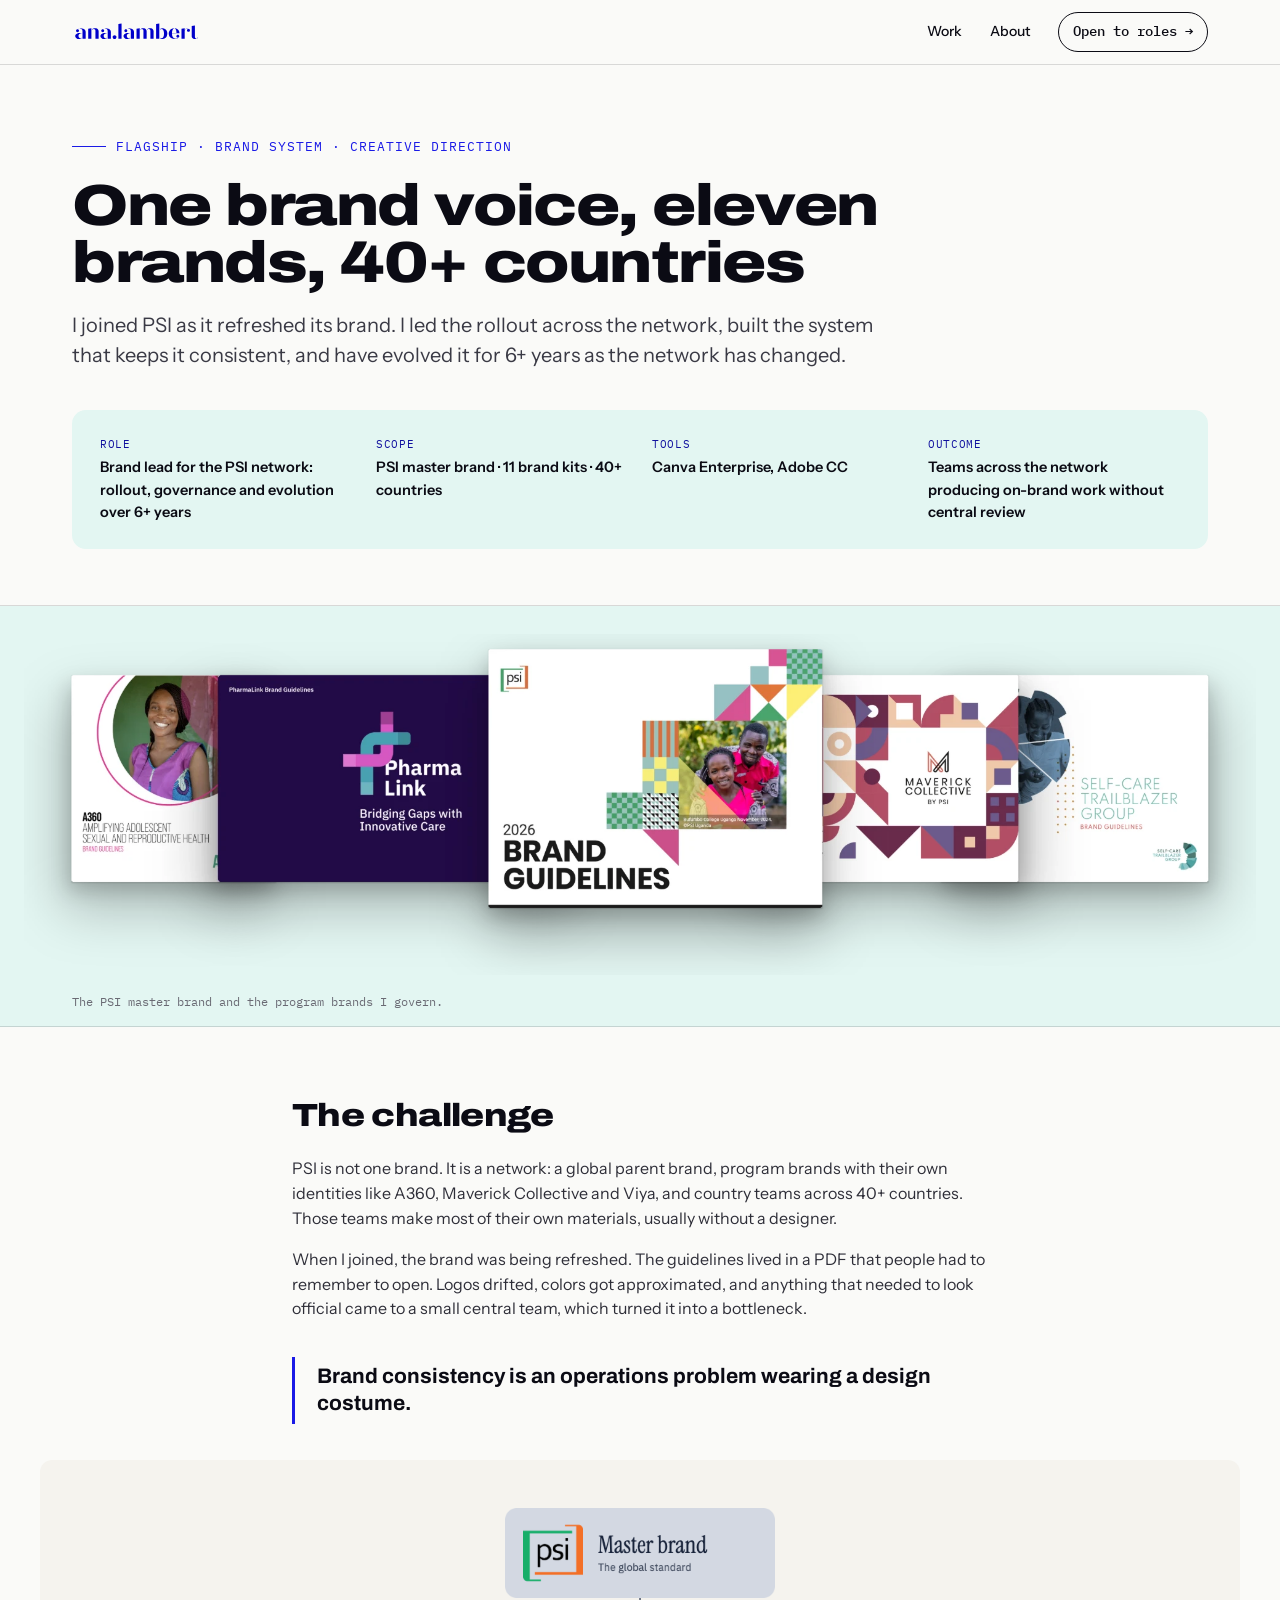
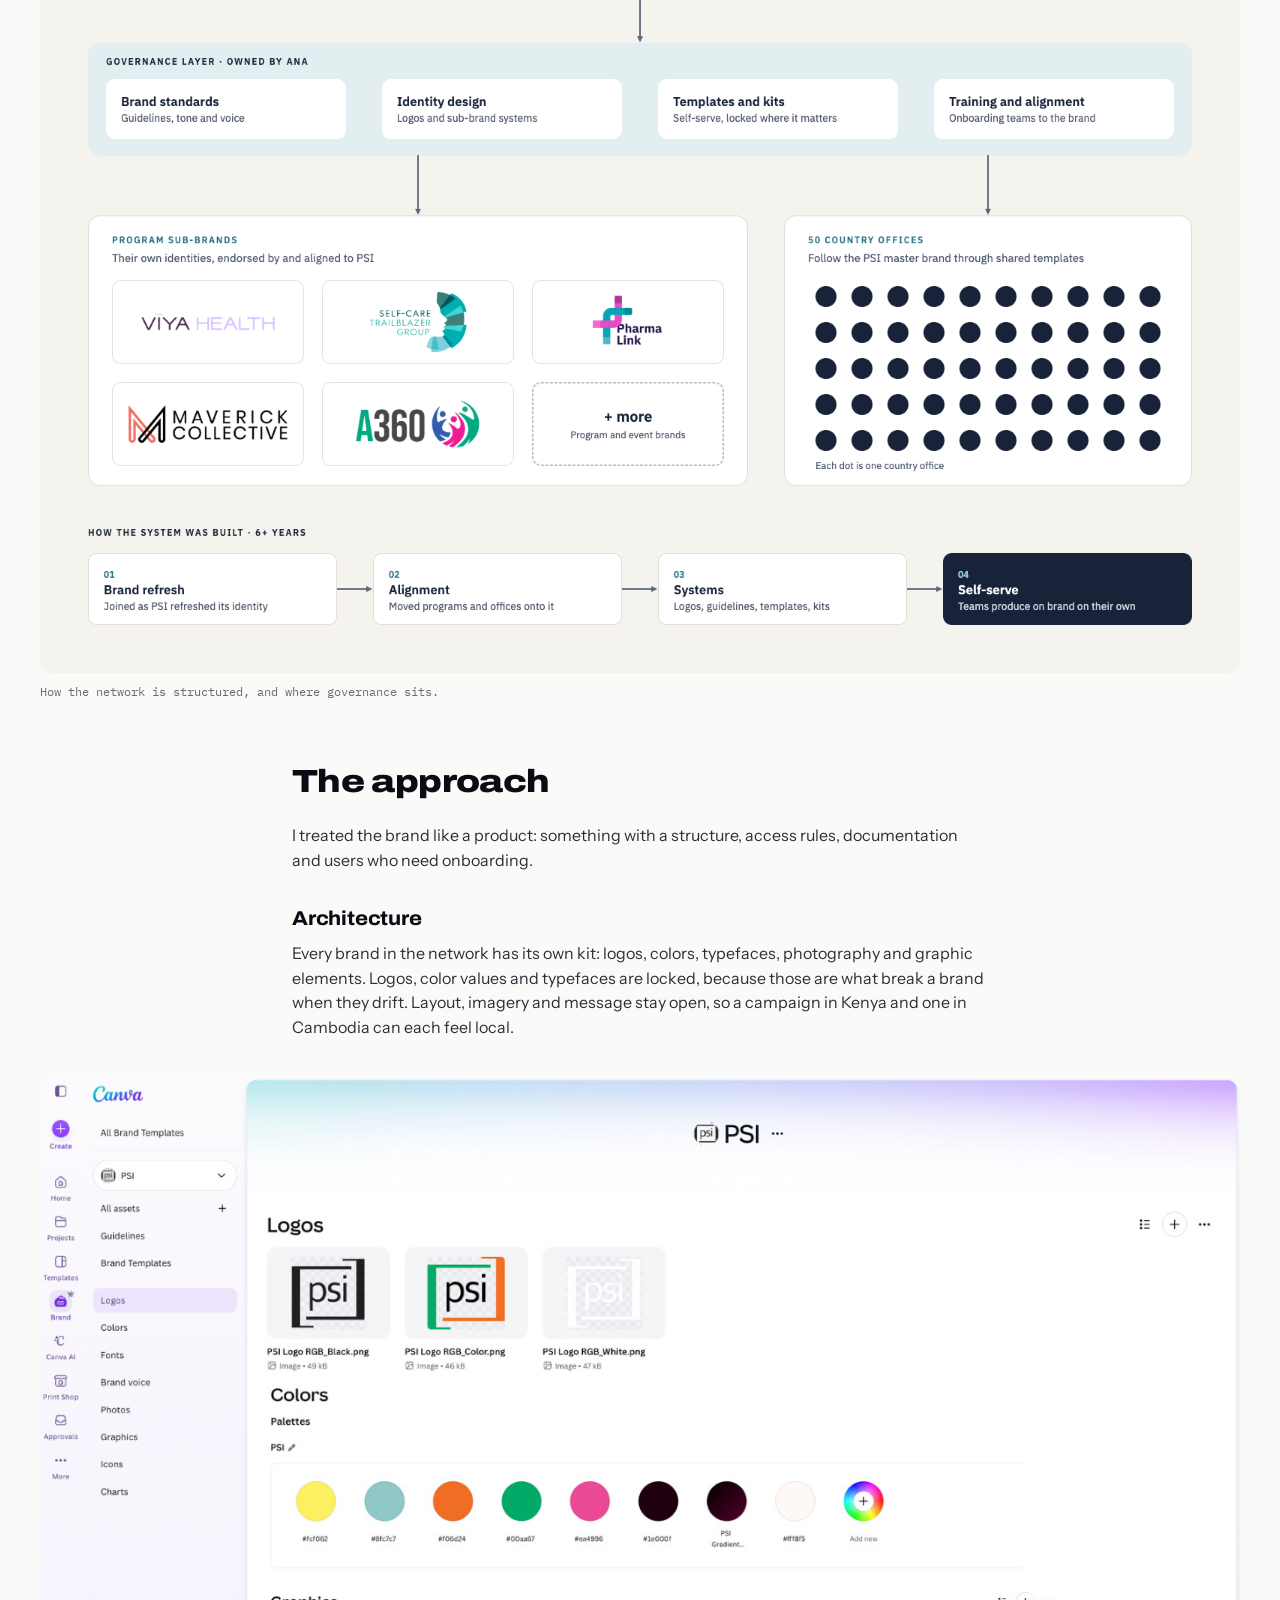
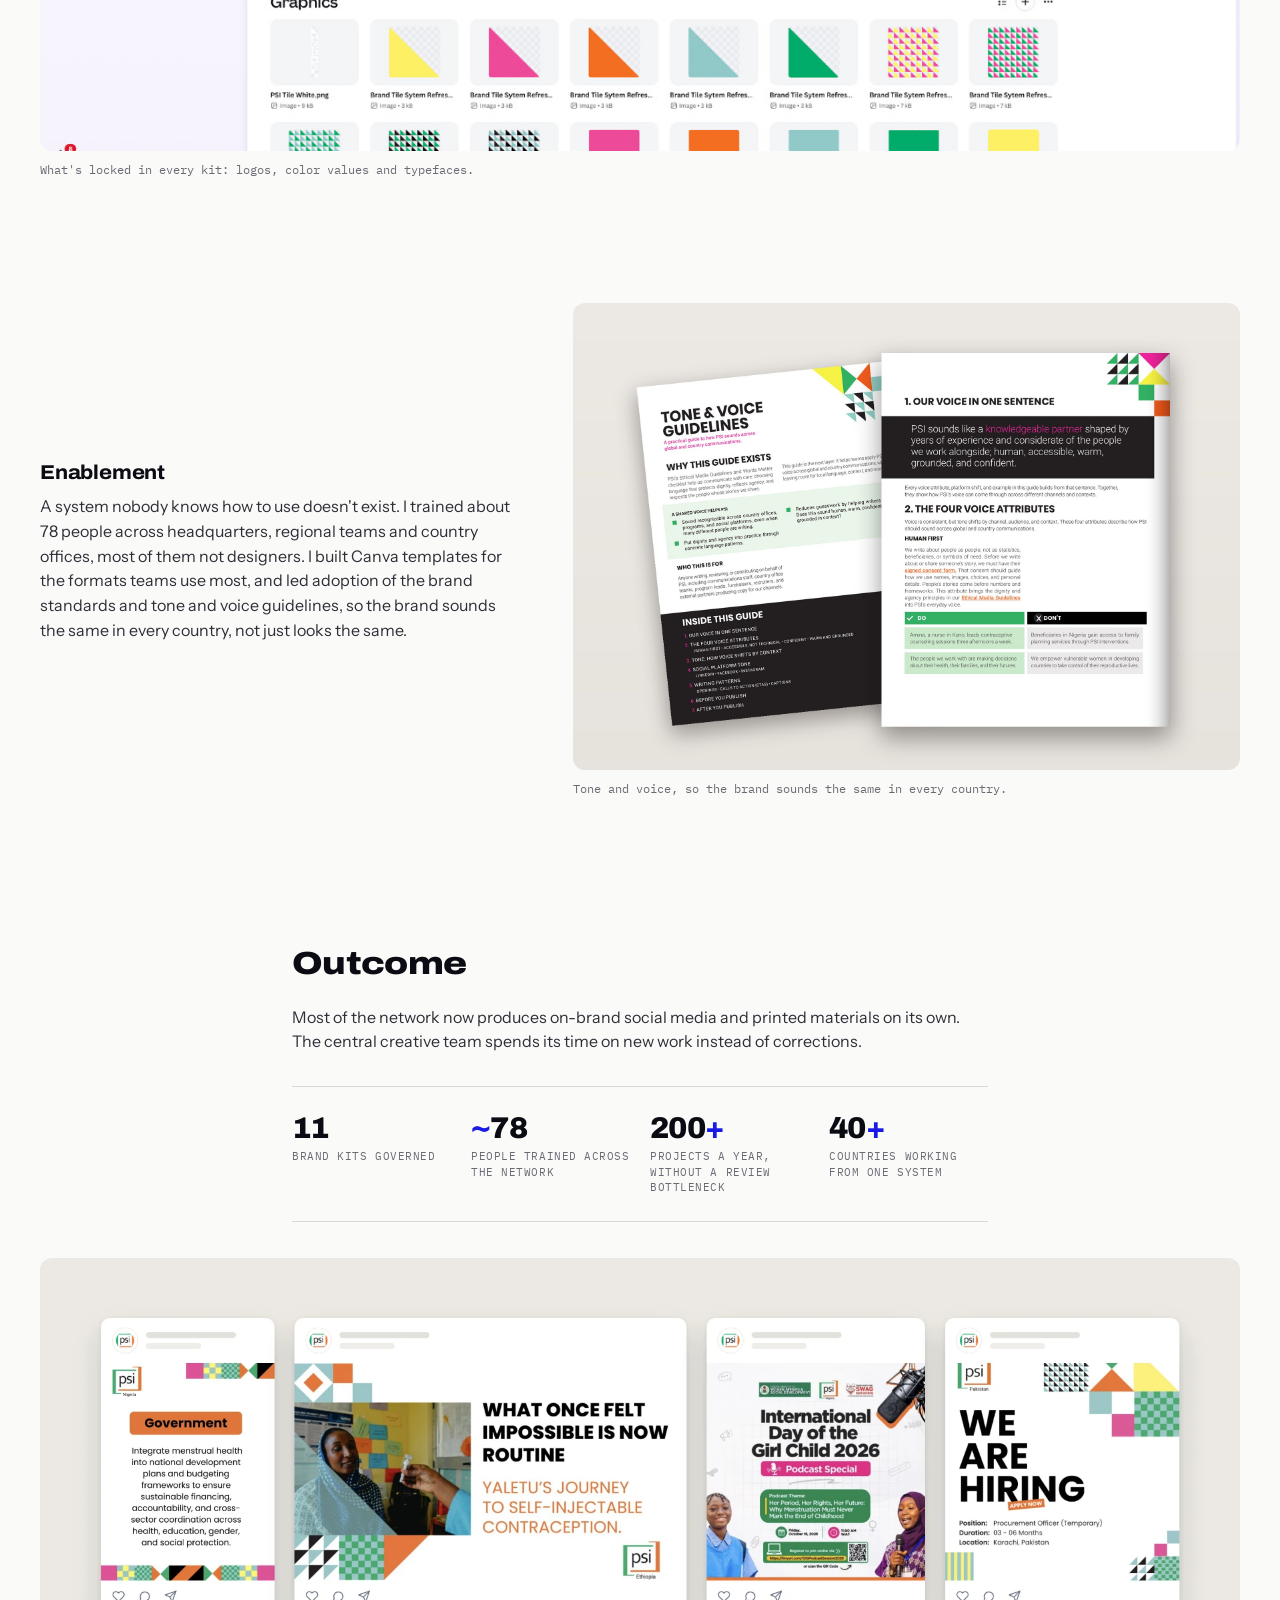
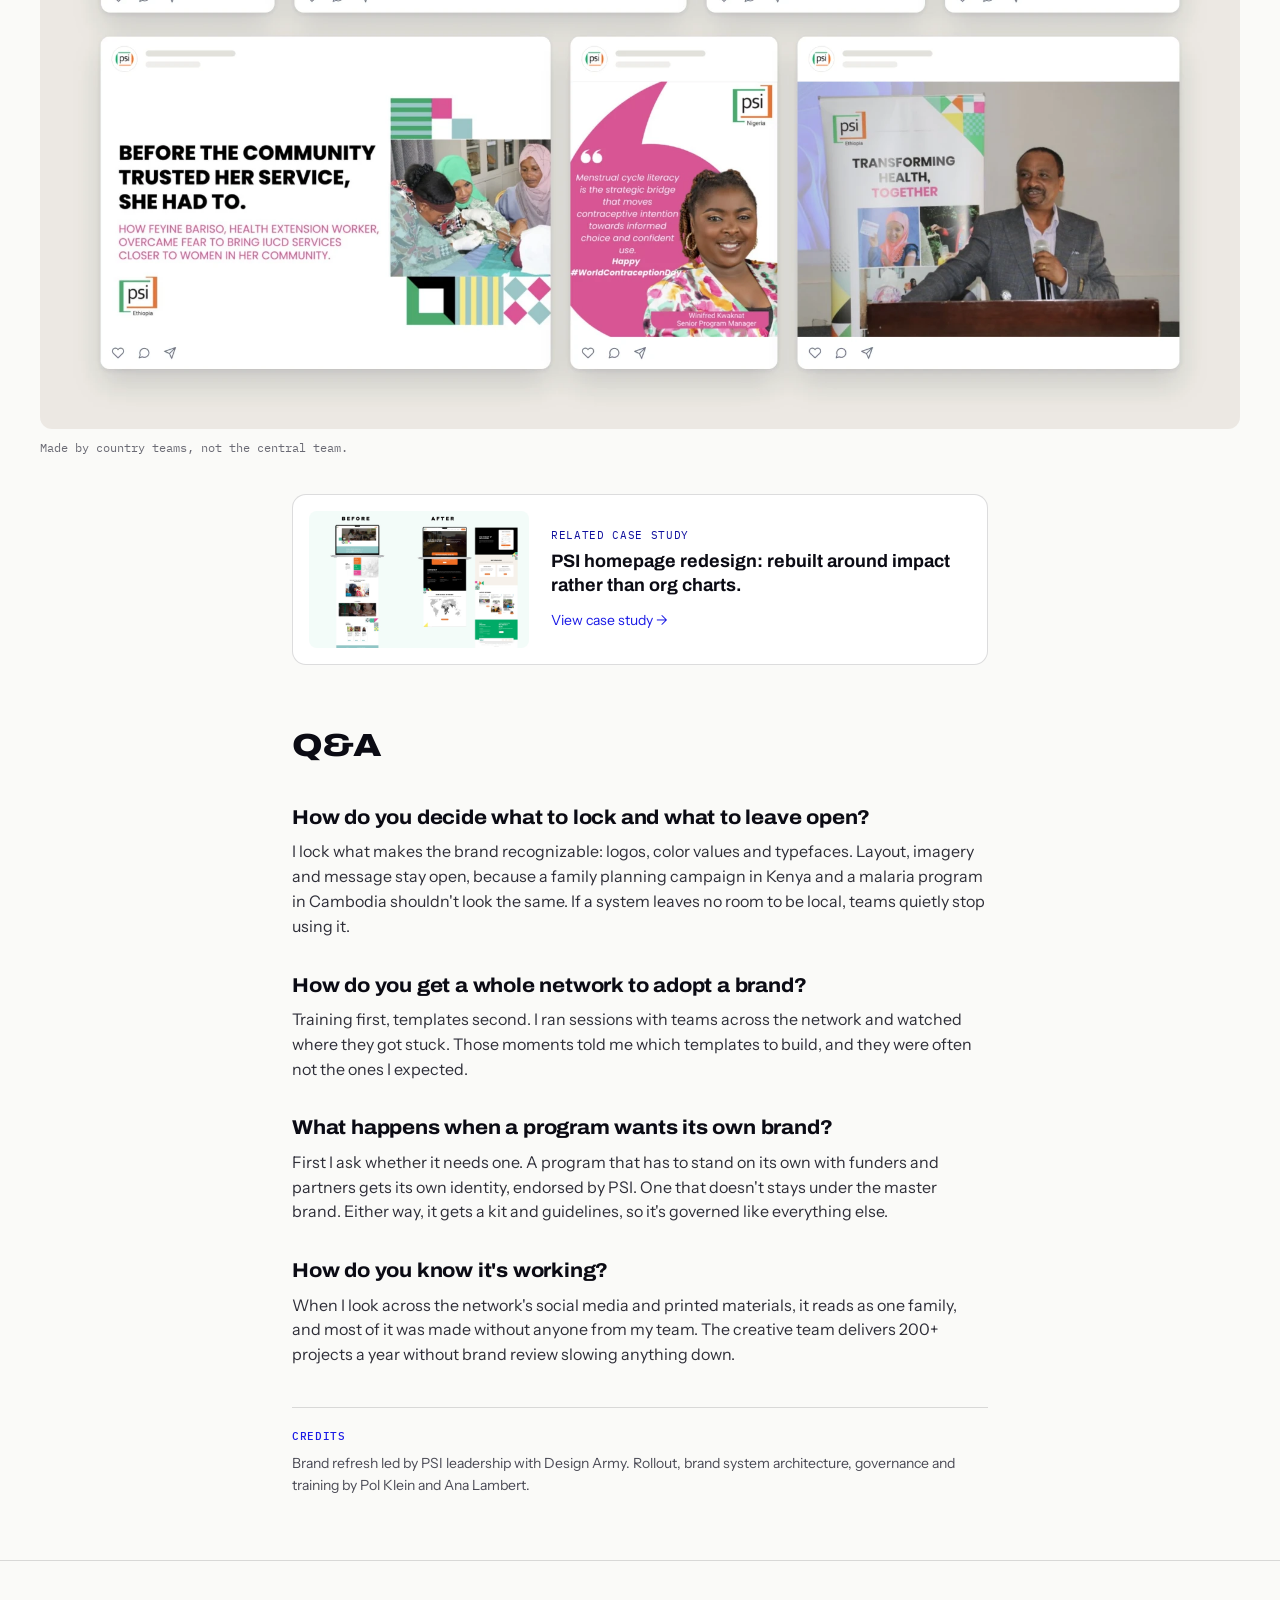
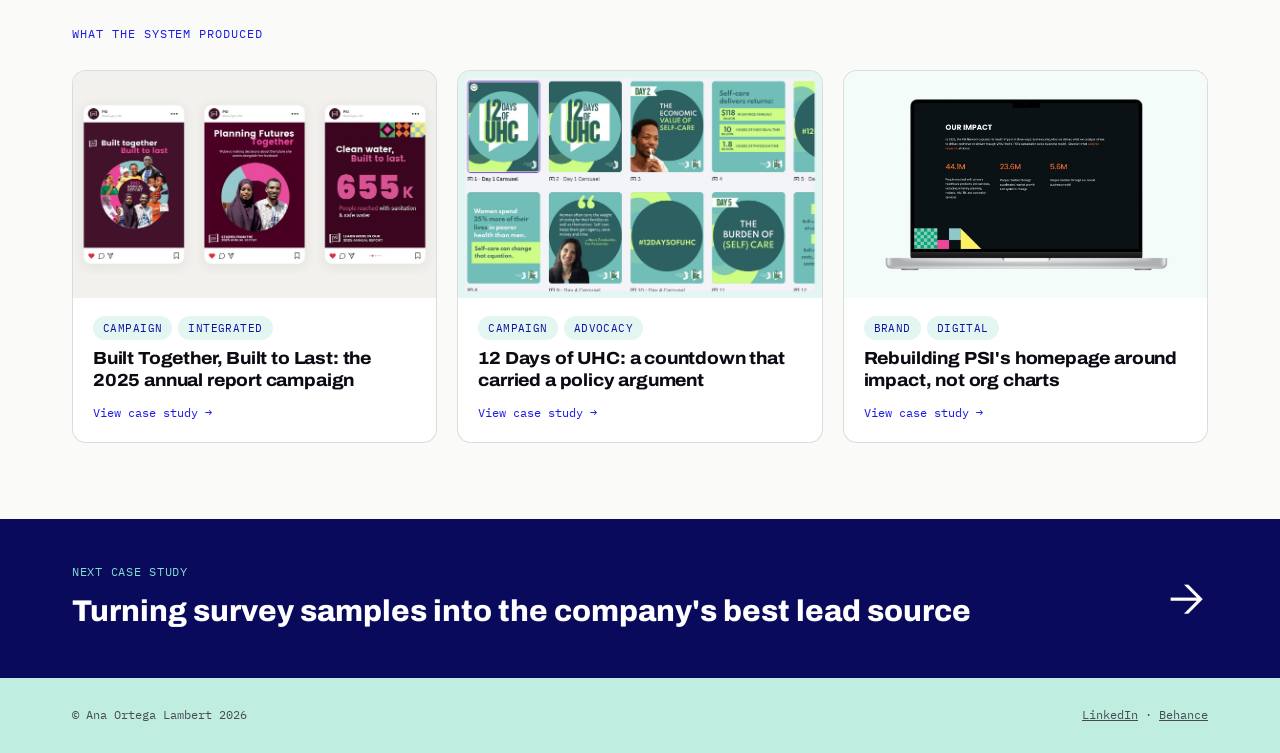
==== commit d7637d6b: "Brand system: two-column Enablement section, text left and image right Co-Authored-By: Claude Opus 5" ====
--- a/work/brand-system.html
+++ b/work/brand-system.html
@@ -66,14 +66,16 @@
     <figcaption>What's locked in every kit: logos, color values and typefaces.</figcaption>
   </figure>
 
-  <h3>Enablement</h3>
-  <div class="csm-split">
-    <p>A system nobody knows how to use doesn't exist. I trained about 78 people across headquarters, regional teams and country offices, most of them not designers. I built Canva templates for the formats teams use most, and led adoption of the brand standards and tone and voice guidelines, so the brand sounds the same in every country, not just looks the same.</p>
-    <figure class="reveal">
+  <section class="csm-split csm-wide">
+    <div class="csm-split-text">
+      <h3>Enablement</h3>
+      <p>A system nobody knows how to use doesn't exist. I trained about 78 people across headquarters, regional teams and country offices, most of them not designers. I built Canva templates for the formats teams use most, and led adoption of the brand standards and tone and voice guidelines, so the brand sounds the same in every country, not just looks the same.</p>
+    </div>
+    <figure class="cs-fig reveal">
       <img src="../images/brand-system-voice.jpg" width="2000" height="1400" alt="PSI Tone and Voice Guidelines 2026: the cover tilted behind the page with the voice in one sentence and the four voice attributes, with do and don't examples">
       <figcaption>Tone and voice, so the brand sounds the same in every country.</figcaption>
     </figure>
-  </div>
+  </section>
 
   <h2>Outcome</h2>
   <p>Most of the network now produces on-brand social media and printed materials on its own. The central creative team spends its time on new work instead of corrections.</p>
--- a/css/case-media.css
+++ b/css/case-media.css
@@ -69,6 +69,24 @@
 }
 @media (max-width: 700px) {
   .csm-pair { grid-template-columns: 1fr; gap: 26px; }
+}
+
+/* ---------- text left, image right, broken out of the reading column ----------
+   Use with .csm-wide for the breakout width. Stacks text over image on mobile. */
+.csm-split {
+  display: grid;
+  grid-template-columns: minmax(0, 5fr) minmax(0, 7fr);
+  gap: 56px;
+  align-items: center;
+  margin-top: 40px;
+  margin-bottom: 40px;
+}
+.csm-split-text h3 { margin-top: 0; }
+.csm-split-text p:last-child { margin-bottom: 0; }
+.csm-split .cs-fig { margin: 0; }
+.csm-split .cs-fig img { width: 100%; display: block; }
+@media (max-width: 900px) {
+  .csm-split { grid-template-columns: 1fr; gap: 28px; }
 }
 
 /* ---------- compact results row, replaces a paragraph of numbers ---------- */
@@ -189,24 +207,3 @@
 @media (max-width: 560px) {
   .csm-teaser { grid-template-columns: 1fr; }
 }
-
-/* ---------- text beside a supporting image, inside the reading column ---------- */
-.csm-split {
-  display: grid;
-  grid-template-columns: 1fr 1fr;
-  gap: 32px;
-  align-items: center;
-  margin: 0 0 8px;
-}
-.csm-split p { margin: 0; }
-.csm-split figure { margin: 0; }
-.csm-split img { width: 100%; height: auto; display: block; }
-.csm-split figcaption {
-  font-family: var(--mono);
-  font-size: 12px;
-  color: #6a6a74;
-  margin-top: 10px;
-}
-@media (max-width: 700px) {
-  .csm-split { grid-template-columns: 1fr; gap: 20px; }
-}
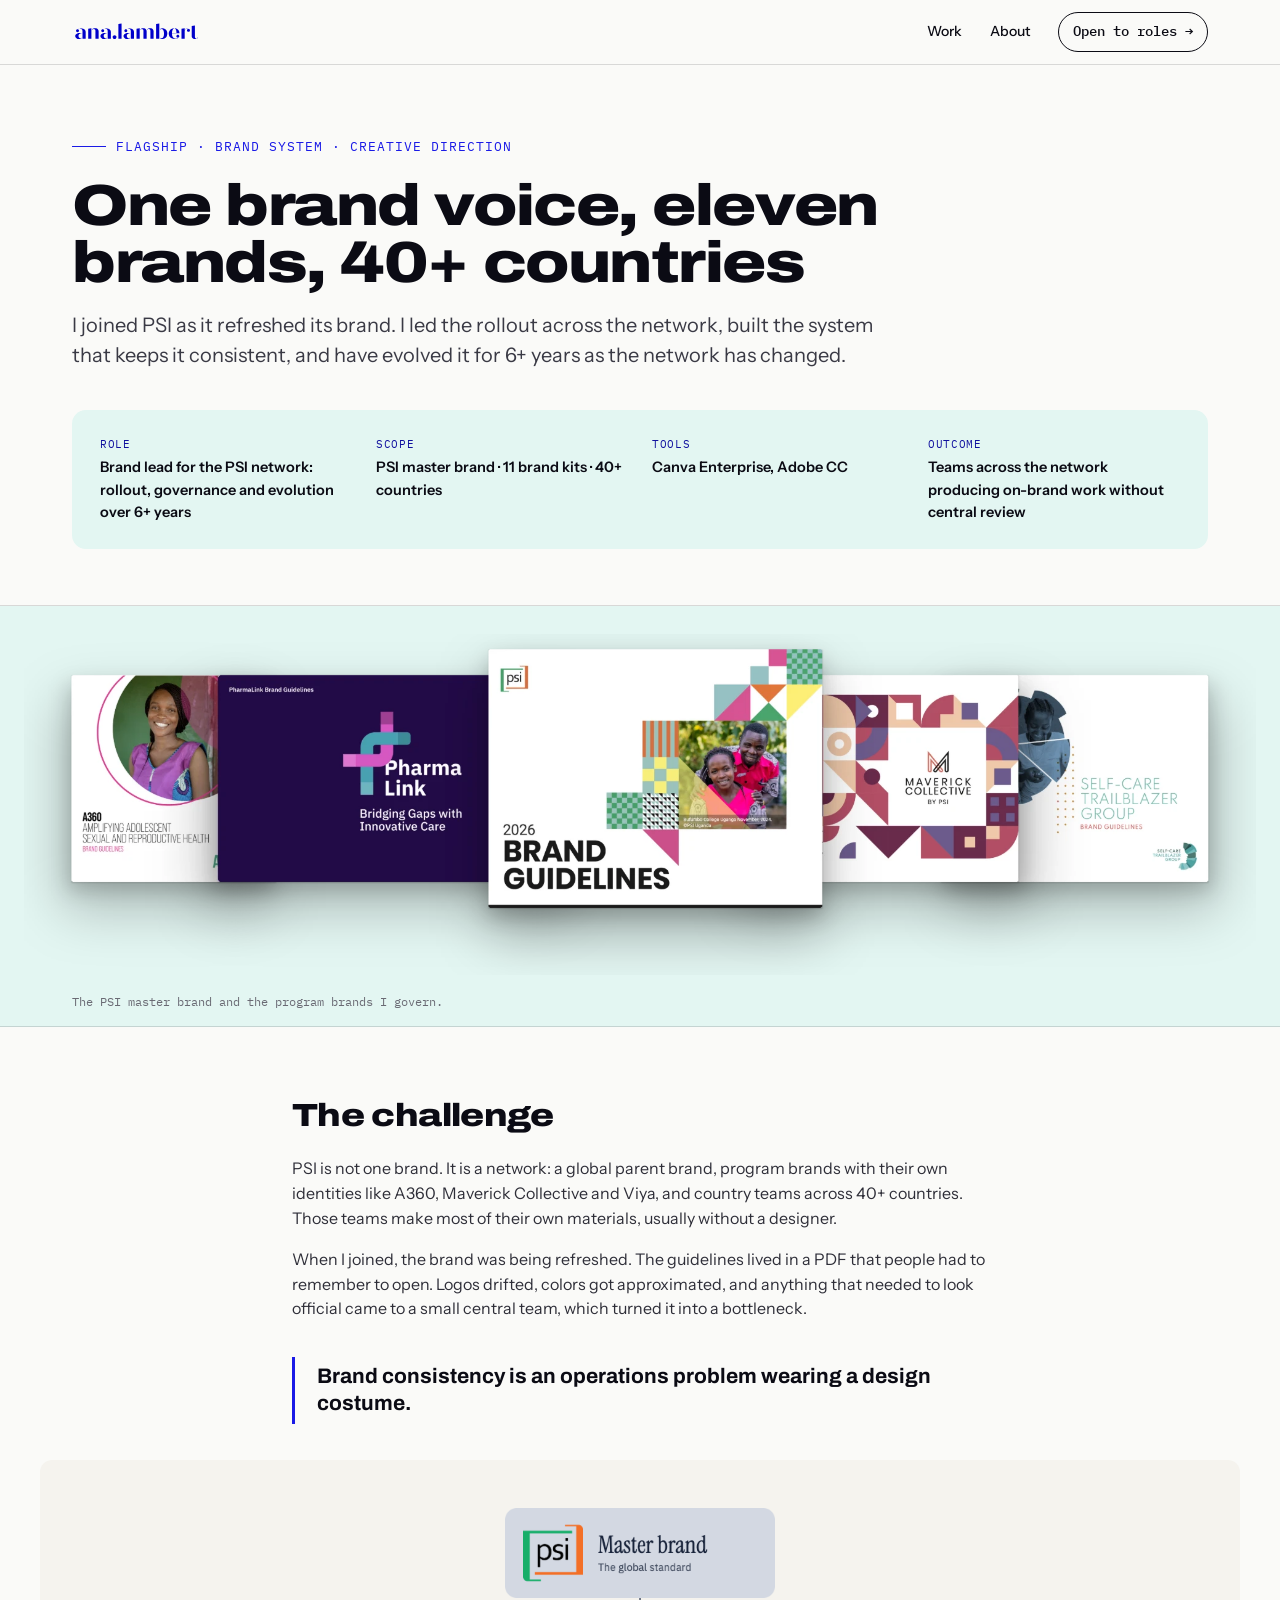
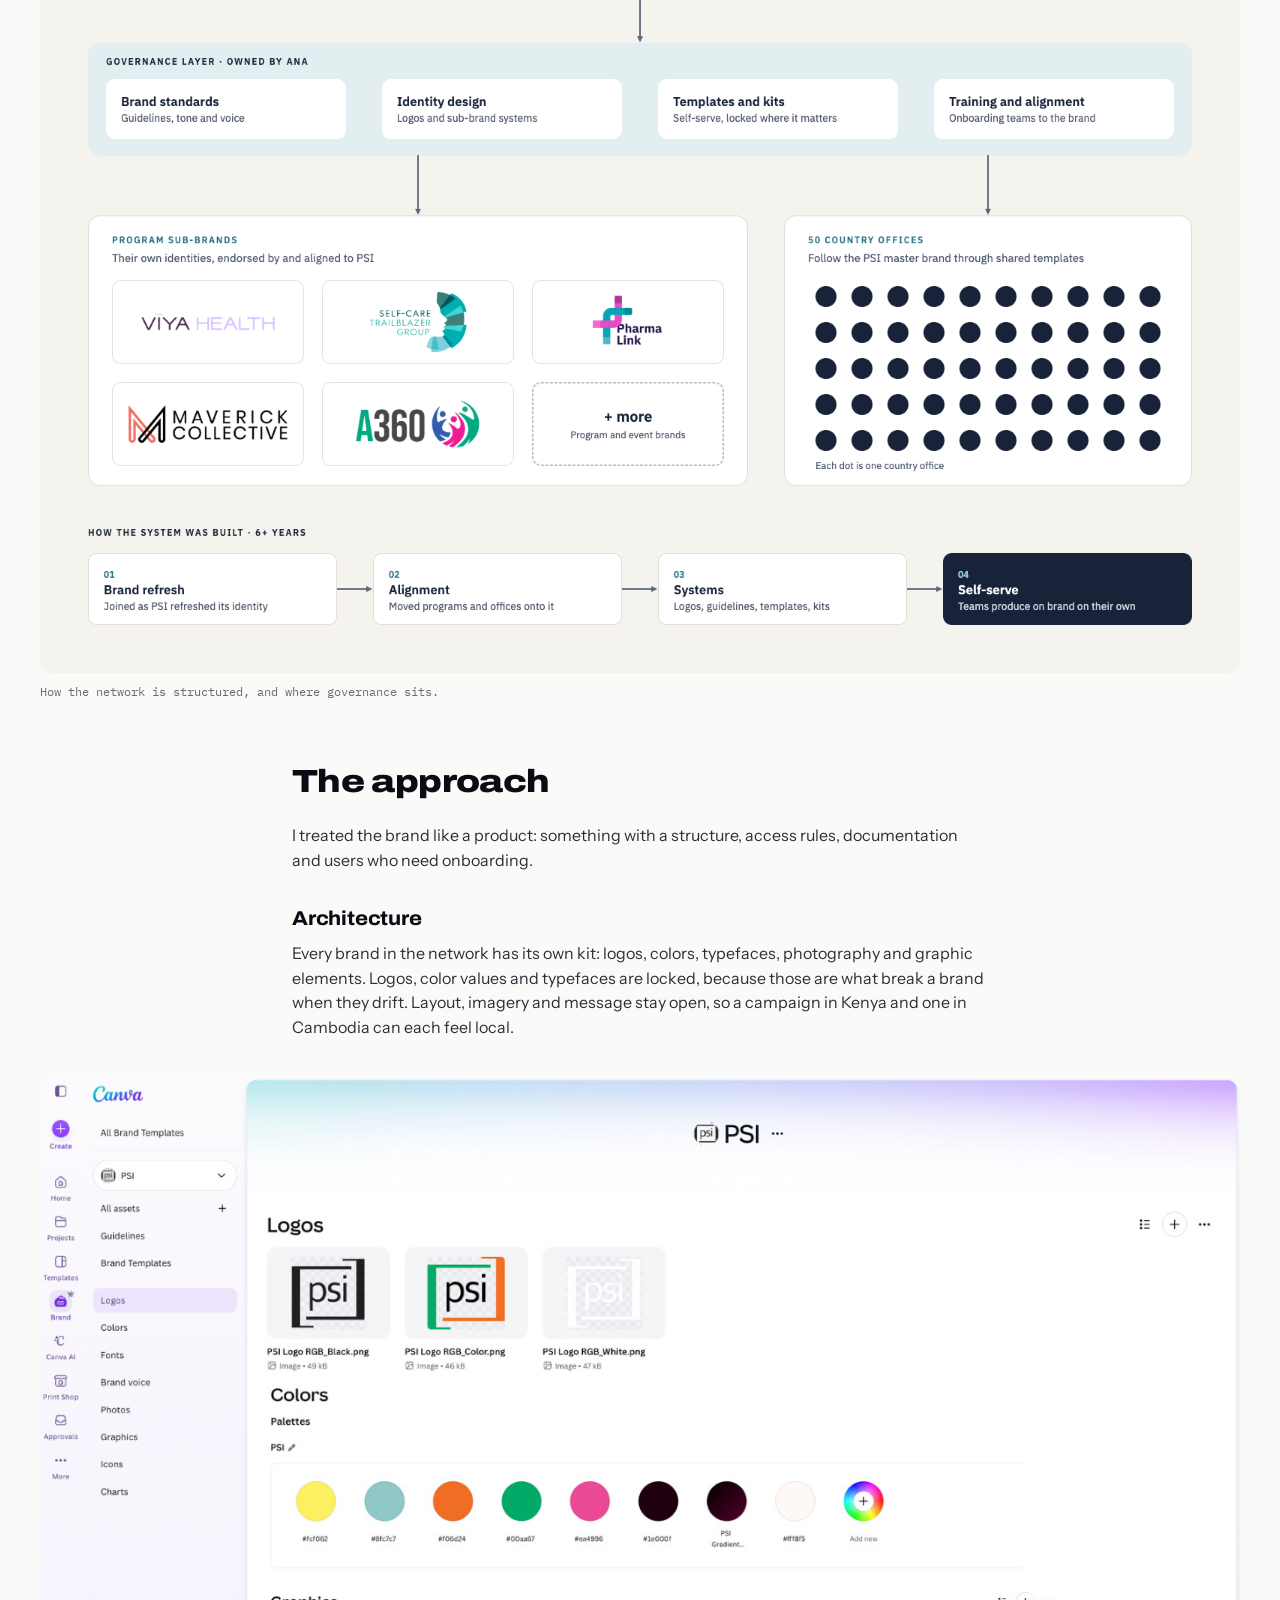
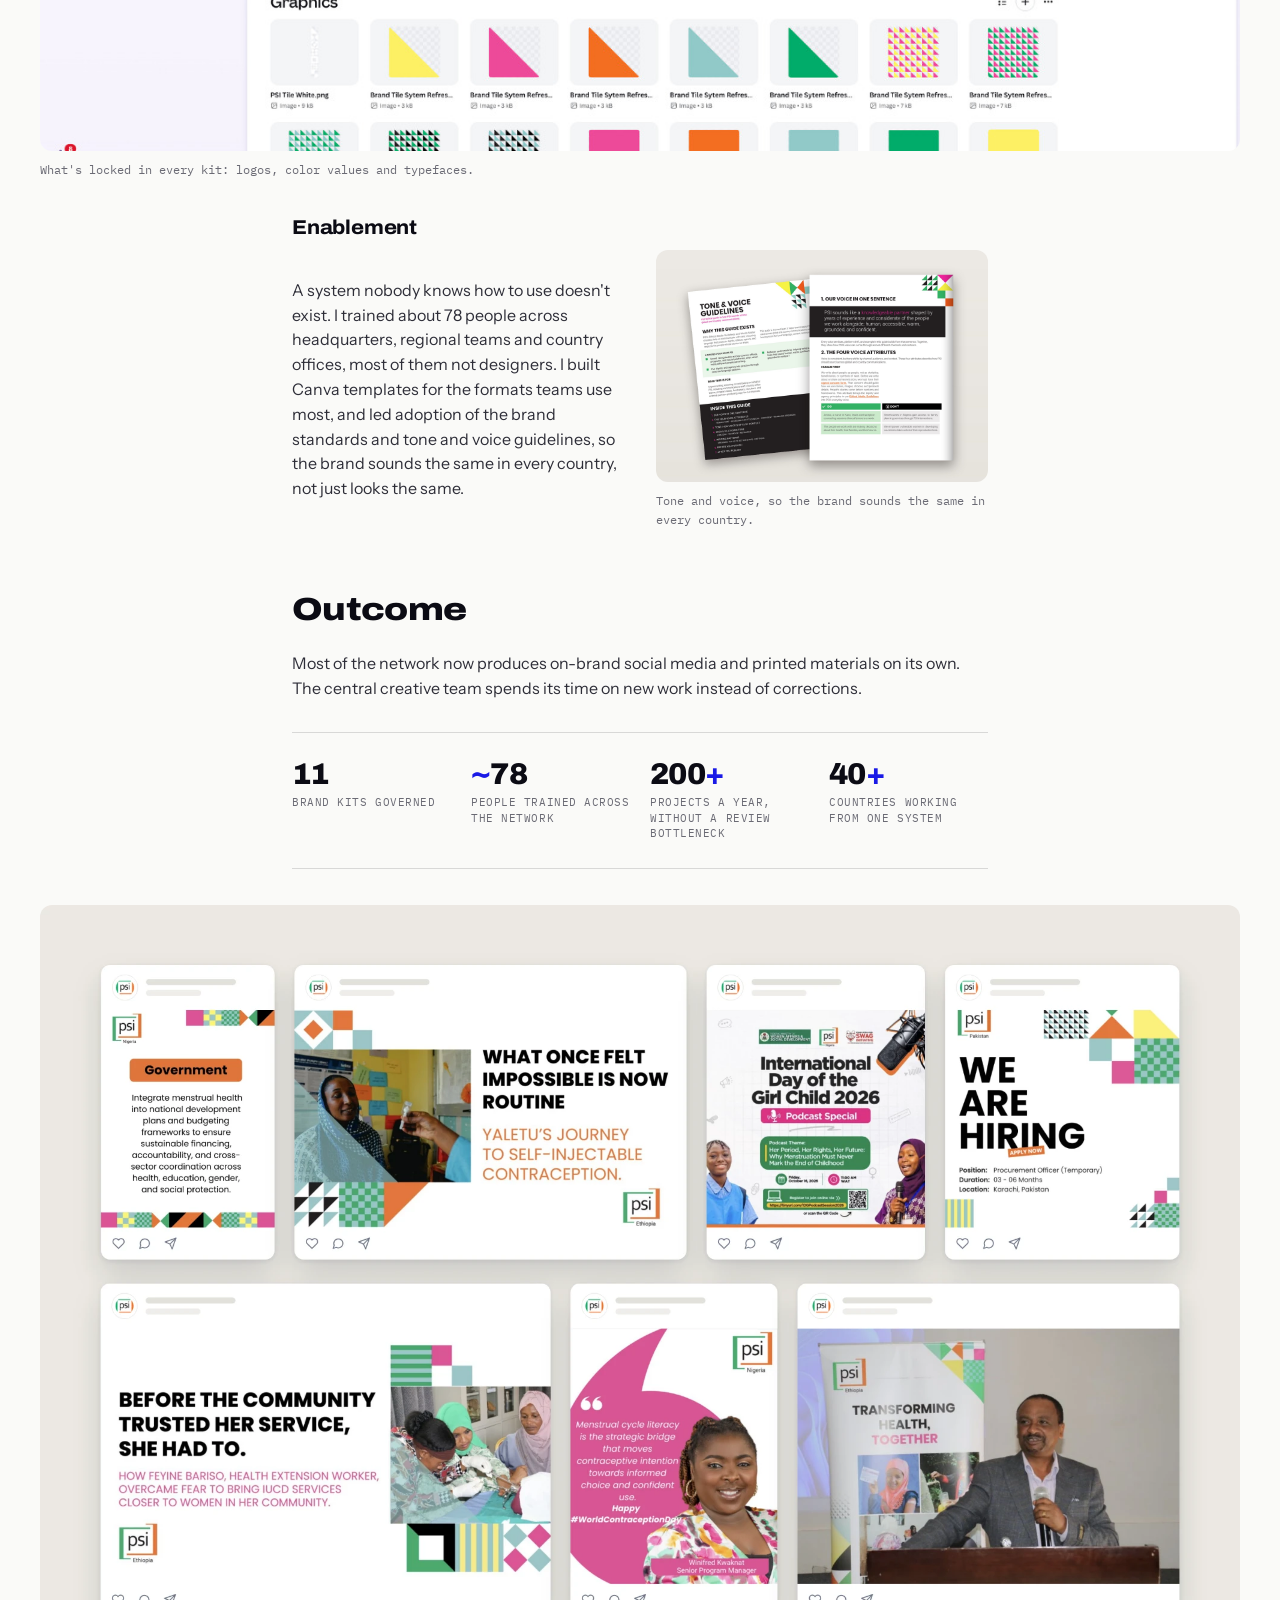
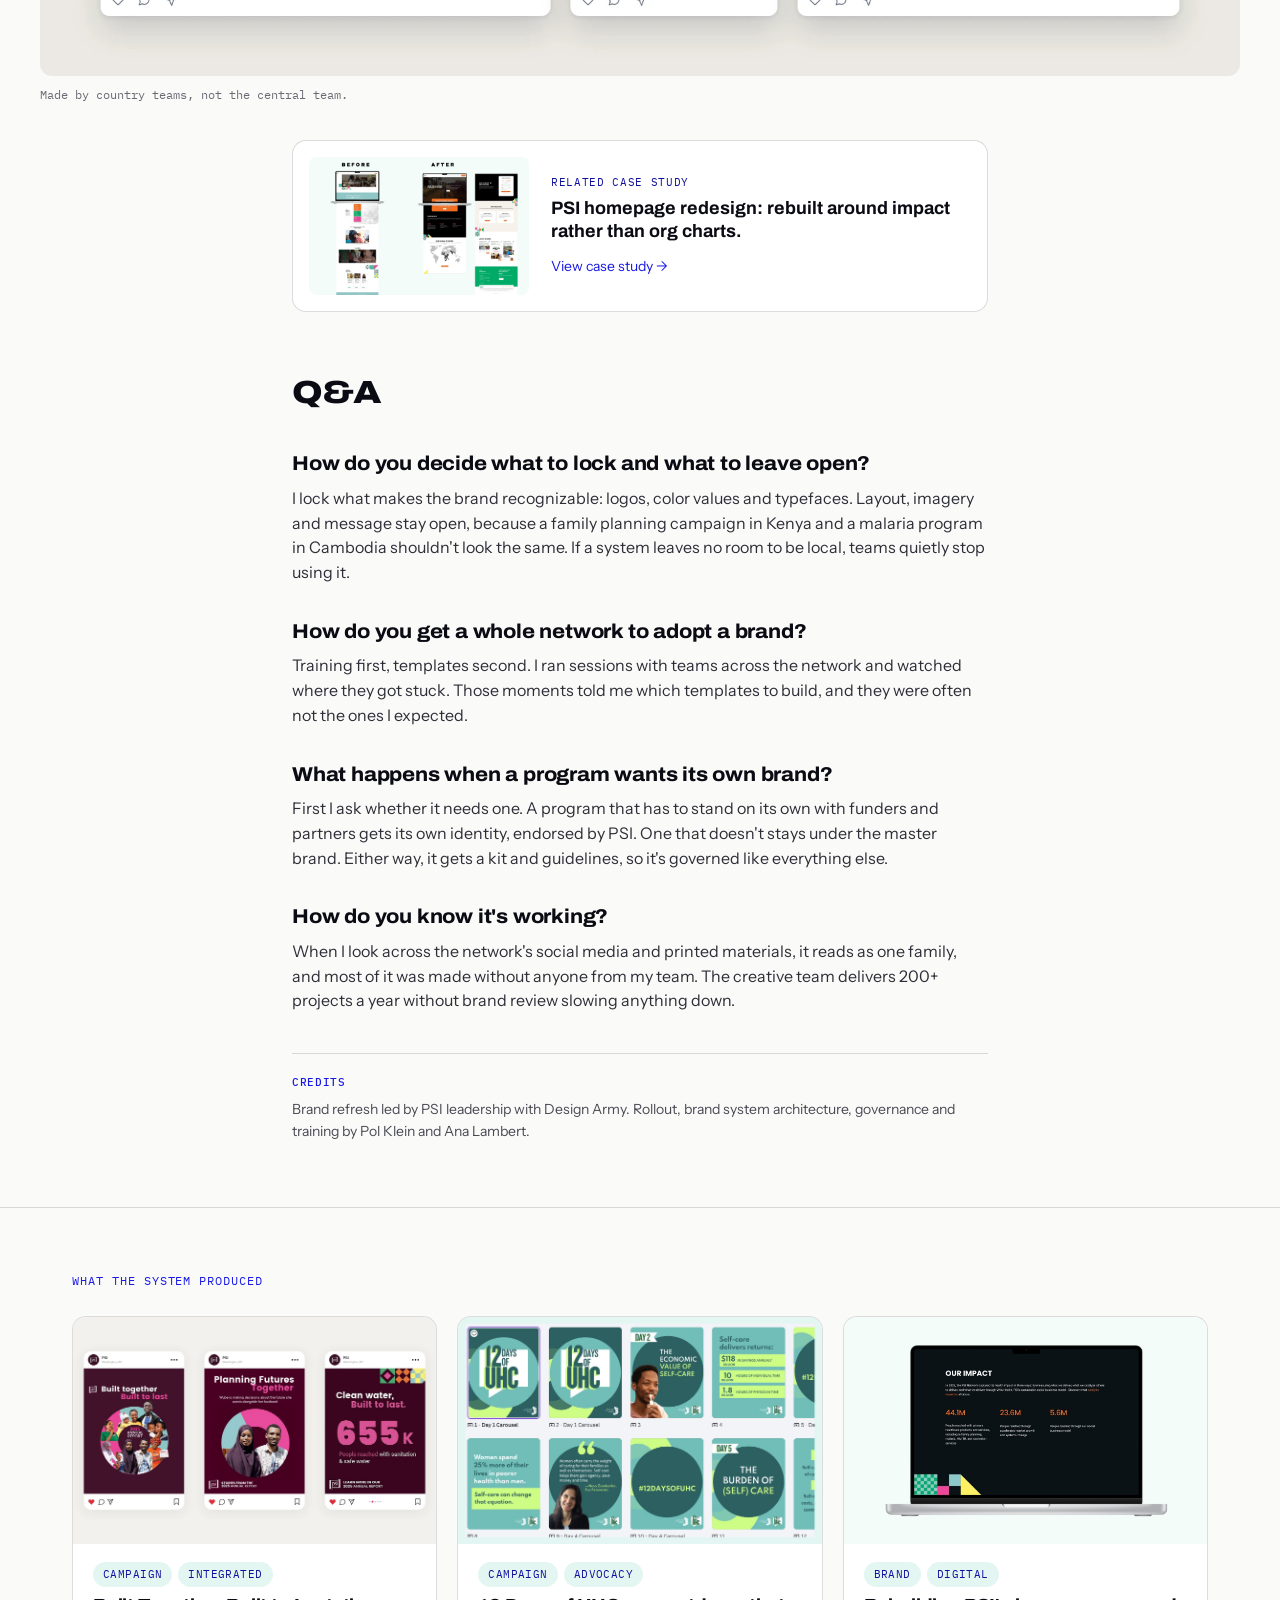
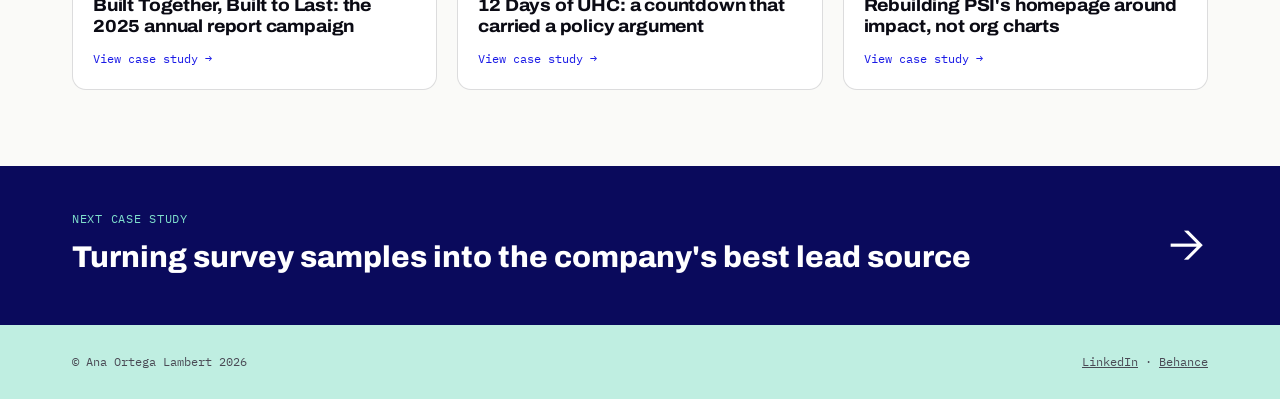
==== commit 5a229814: "Merge 2e8512aa82e5b88cf144201c9cfee407b24e7278 into d7637d6b7283003752d99328b5645f03742ce882" ====
--- a/work/brand-system.html
+++ b/work/brand-system.html
@@ -66,16 +66,14 @@
     <figcaption>What's locked in every kit: logos, color values and typefaces.</figcaption>
   </figure>
 
-  <section class="csm-split csm-wide">
-    <div class="csm-split-text">
-      <h3>Enablement</h3>
-      <p>A system nobody knows how to use doesn't exist. I trained about 78 people across headquarters, regional teams and country offices, most of them not designers. I built Canva templates for the formats teams use most, and led adoption of the brand standards and tone and voice guidelines, so the brand sounds the same in every country, not just looks the same.</p>
-    </div>
-    <figure class="cs-fig reveal">
+  <h3>Enablement</h3>
+  <div class="csm-split">
+    <p>A system nobody knows how to use doesn't exist. I trained about 78 people across headquarters, regional teams and country offices, most of them not designers. I built Canva templates for the formats teams use most, and led adoption of the brand standards and tone and voice guidelines, so the brand sounds the same in every country, not just looks the same.</p>
+    <figure class="reveal">
       <img src="../images/brand-system-voice.jpg" width="2000" height="1400" alt="PSI Tone and Voice Guidelines 2026: the cover tilted behind the page with the voice in one sentence and the four voice attributes, with do and don't examples">
       <figcaption>Tone and voice, so the brand sounds the same in every country.</figcaption>
     </figure>
-  </section>
+  </div>
 
   <h2>Outcome</h2>
   <p>Most of the network now produces on-brand social media and printed materials on its own. The central creative team spends its time on new work instead of corrections.</p>
--- a/css/case-media.css
+++ b/css/case-media.css
@@ -207,3 +207,24 @@
 @media (max-width: 560px) {
   .csm-teaser { grid-template-columns: 1fr; }
 }
+
+/* ---------- text beside a supporting image, inside the reading column ---------- */
+.csm-split {
+  display: grid;
+  grid-template-columns: 1fr 1fr;
+  gap: 32px;
+  align-items: center;
+  margin: 0 0 8px;
+}
+.csm-split p { margin: 0; }
+.csm-split figure { margin: 0; }
+.csm-split img { width: 100%; height: auto; display: block; }
+.csm-split figcaption {
+  font-family: var(--mono);
+  font-size: 12px;
+  color: #6a6a74;
+  margin-top: 10px;
+}
+@media (max-width: 700px) {
+  .csm-split { grid-template-columns: 1fr; gap: 20px; }
+}
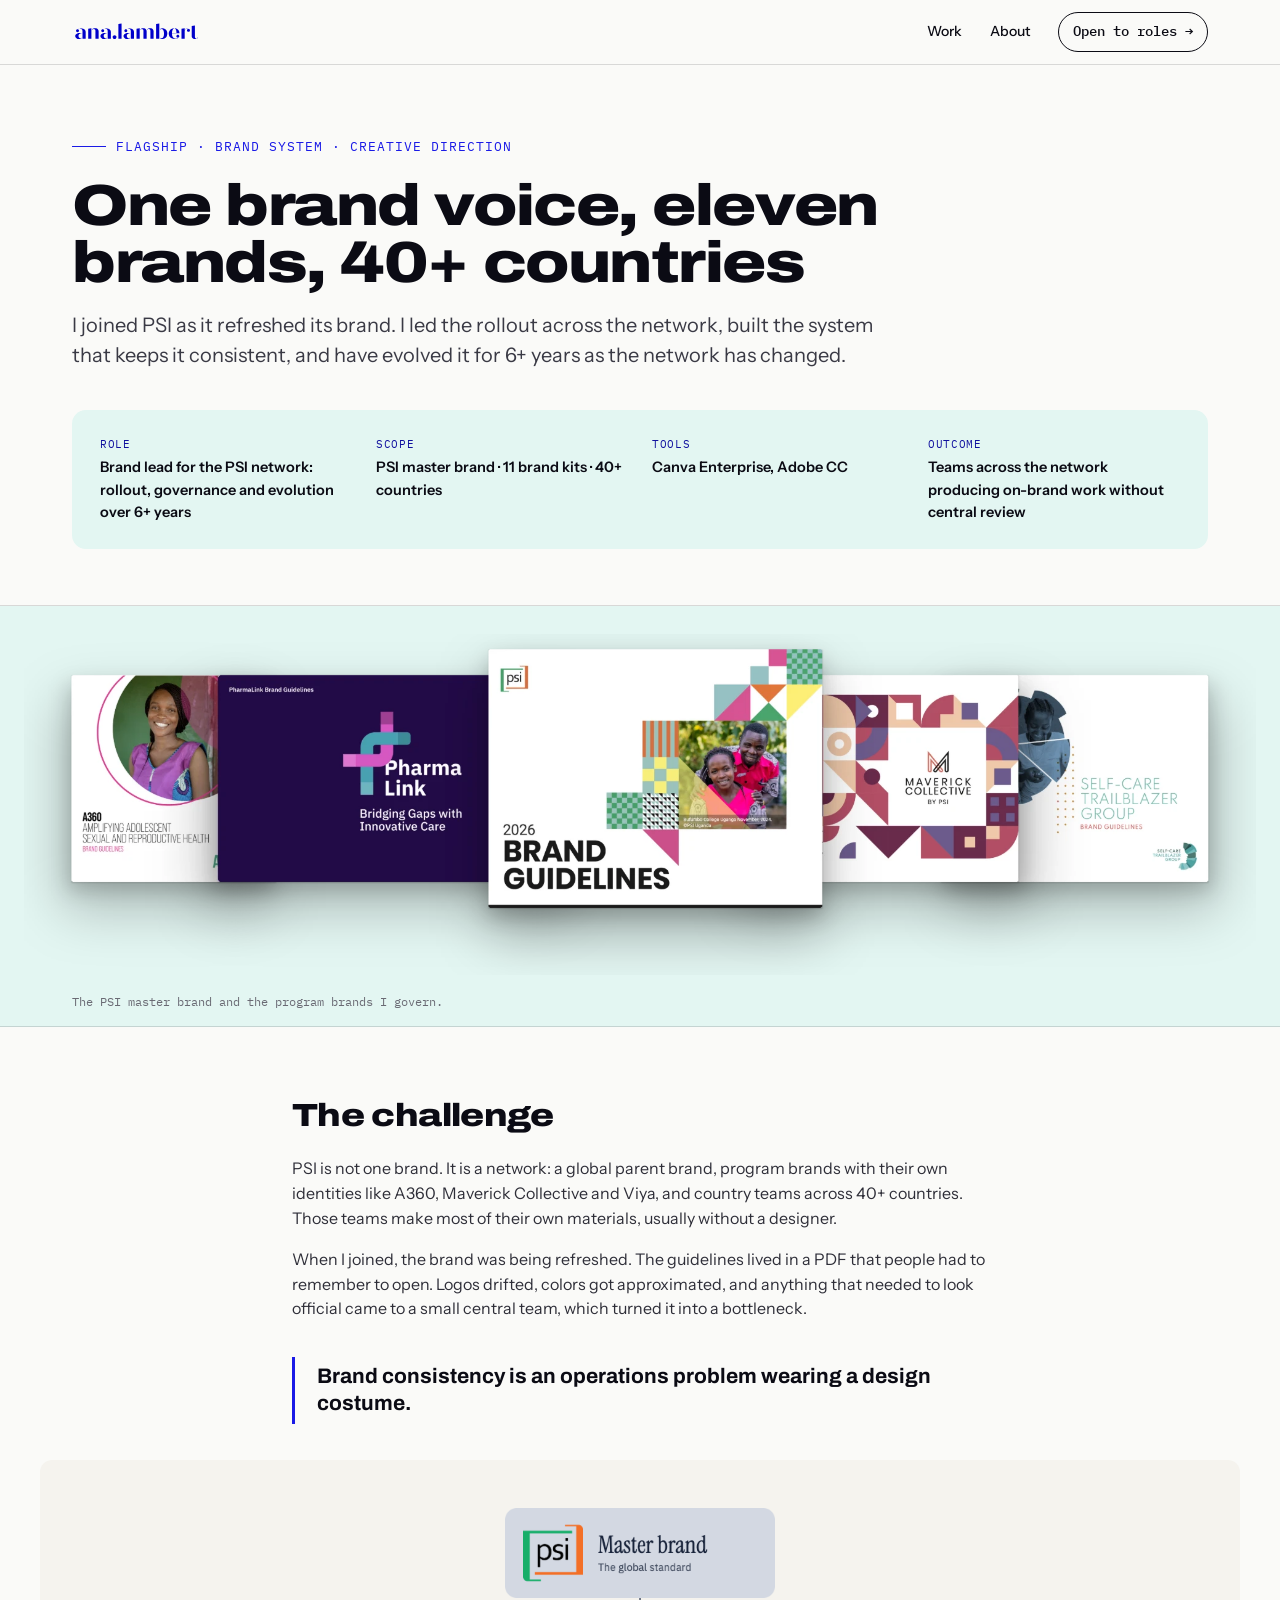
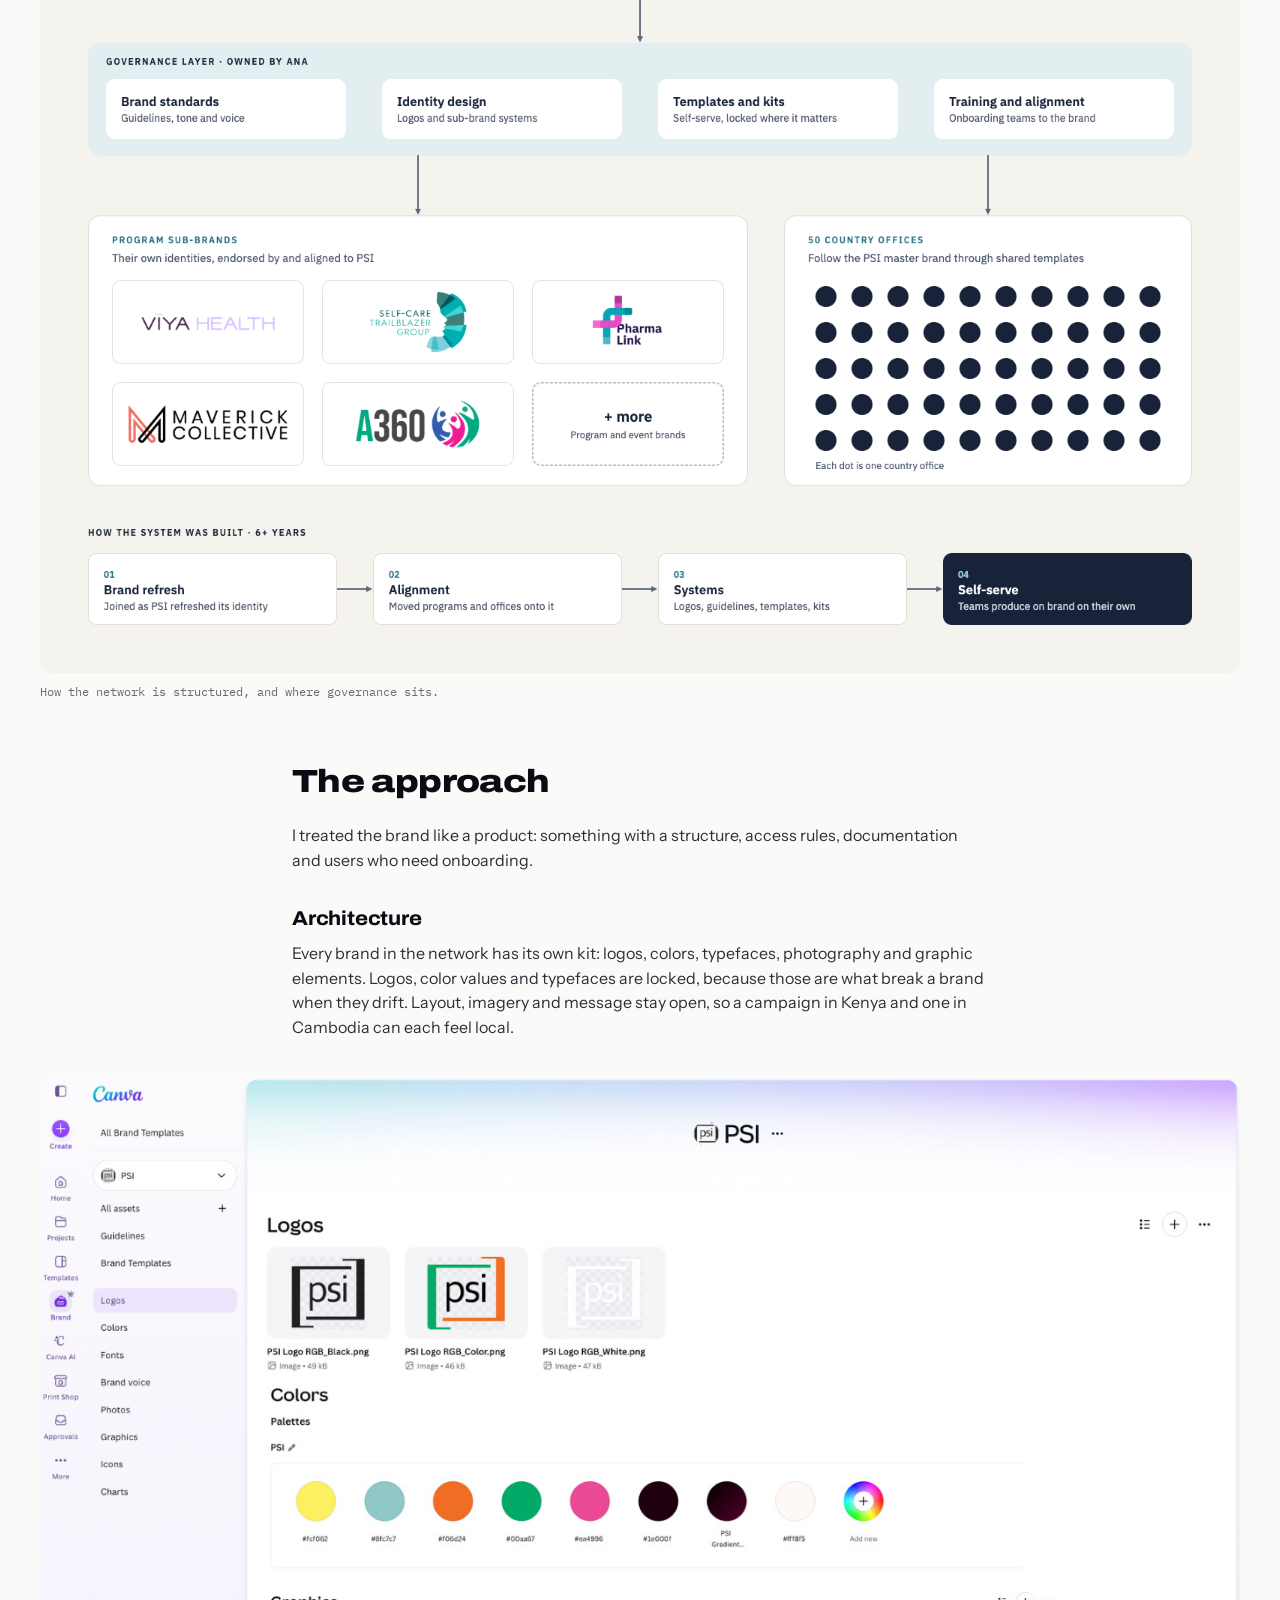
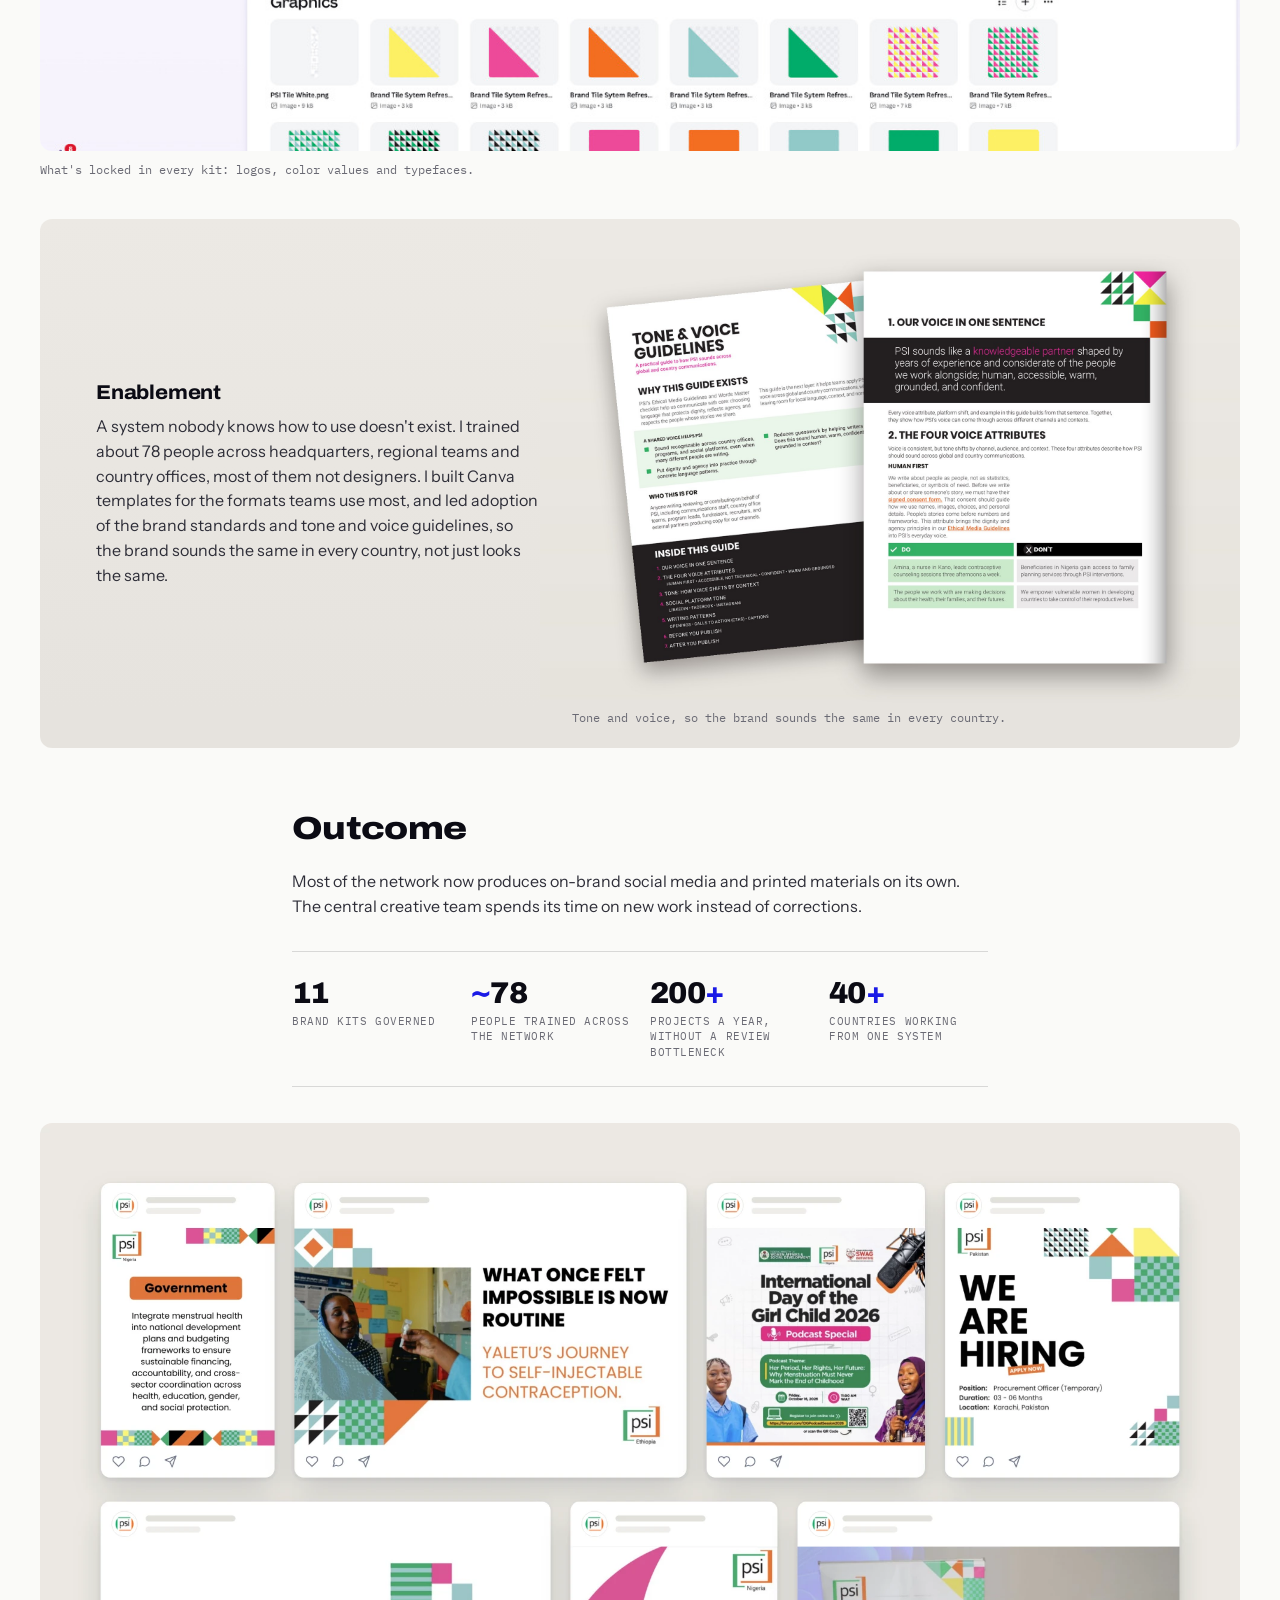
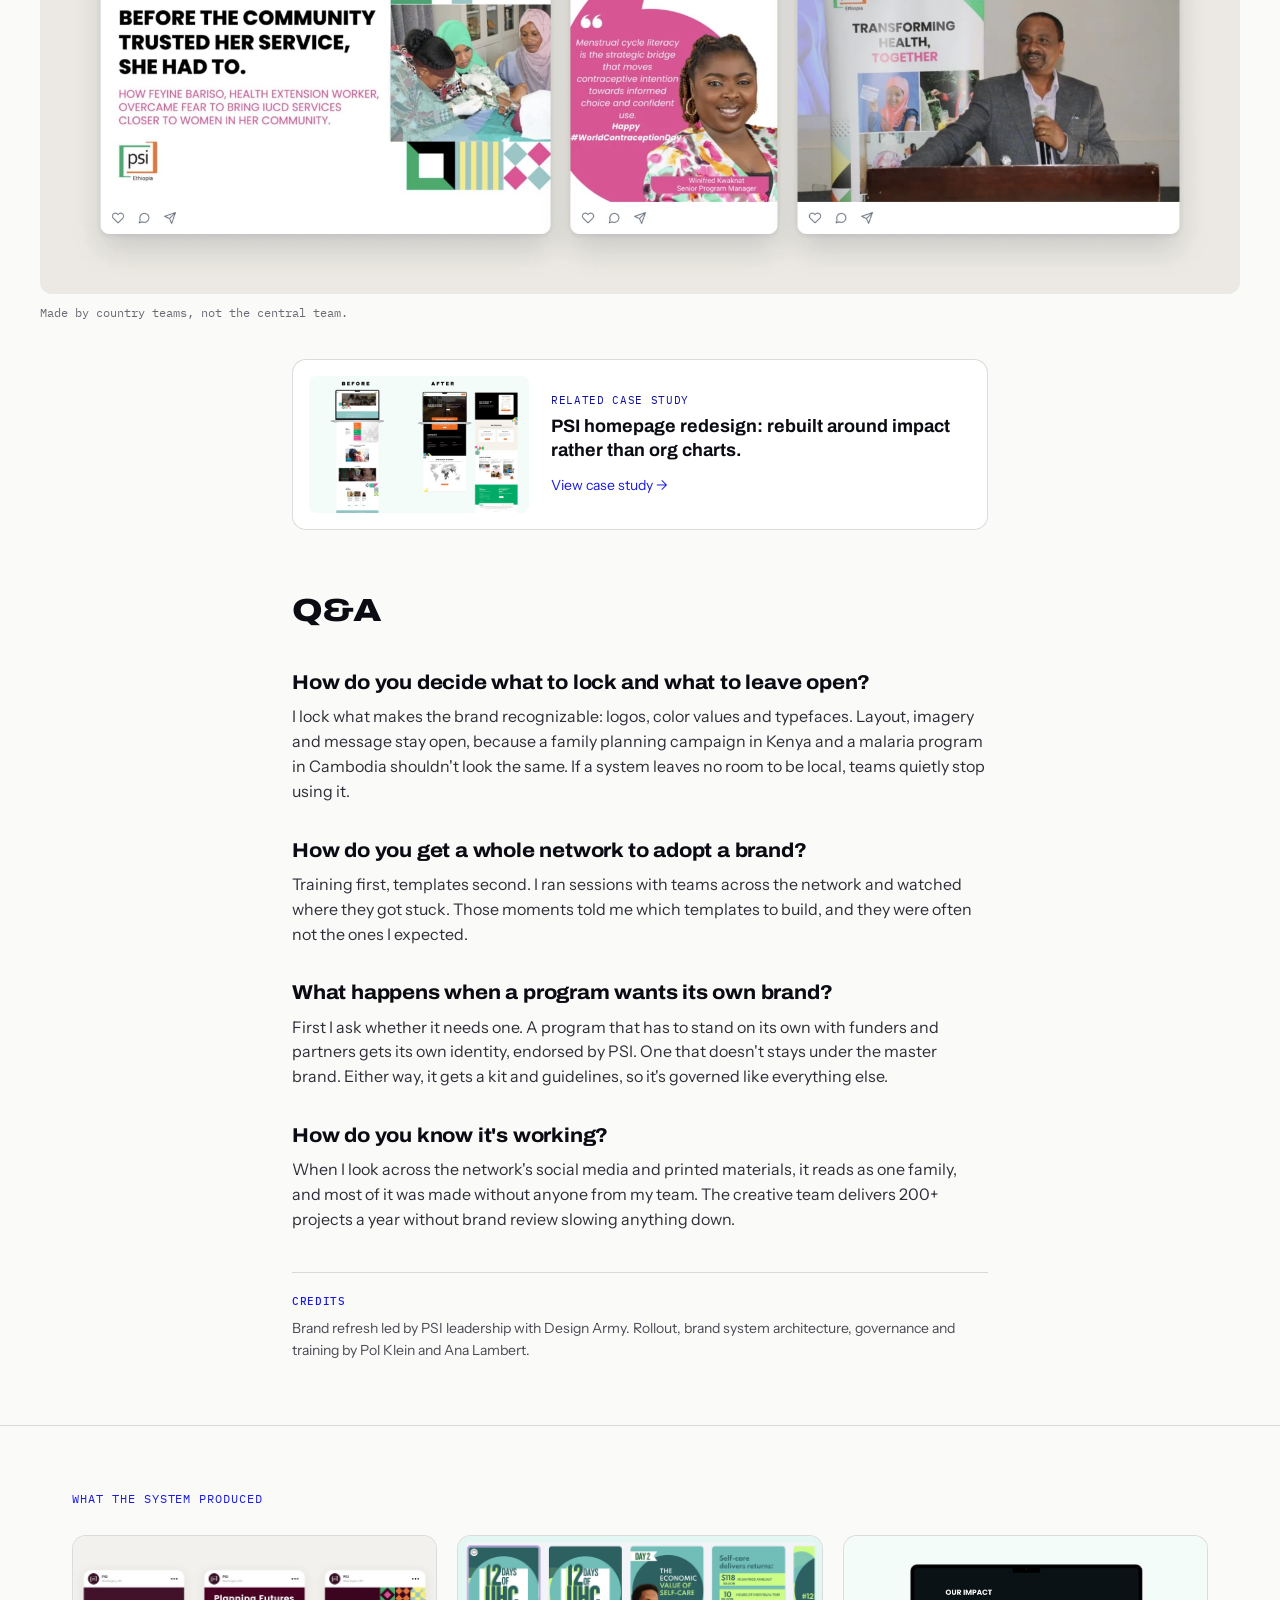
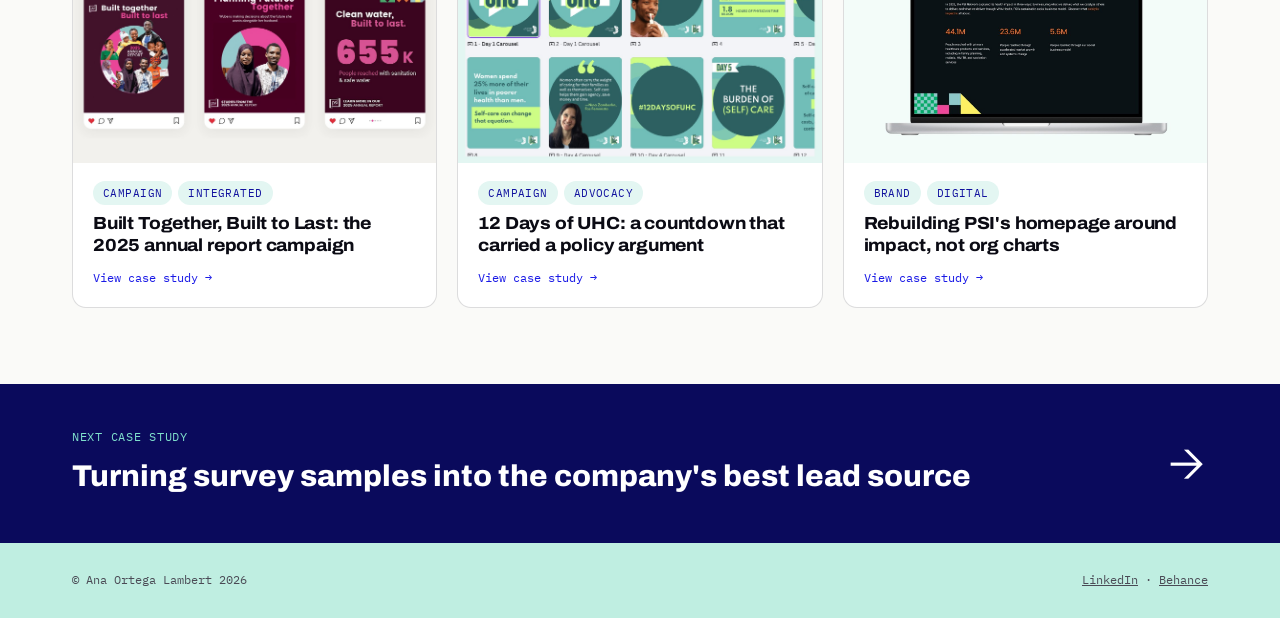
==== commit d1bc9937: "Brand system: Enablement text and image share one background panel Co-Authored-By: Claude Opus 5.5 <" ====
--- a/work/brand-system.html
+++ b/work/brand-system.html
@@ -66,10 +66,12 @@
     <figcaption>What's locked in every kit: logos, color values and typefaces.</figcaption>
   </figure>
 
-  <h3>Enablement</h3>
-  <div class="csm-split">
-    <p>A system nobody knows how to use doesn't exist. I trained about 78 people across headquarters, regional teams and country offices, most of them not designers. I built Canva templates for the formats teams use most, and led adoption of the brand standards and tone and voice guidelines, so the brand sounds the same in every country, not just looks the same.</p>
-    <figure class="reveal">
+  <div class="csm-split csm-split--panel csm-wide">
+    <div class="csm-split-text">
+      <h3>Enablement</h3>
+      <p>A system nobody knows how to use doesn't exist. I trained about 78 people across headquarters, regional teams and country offices, most of them not designers. I built Canva templates for the formats teams use most, and led adoption of the brand standards and tone and voice guidelines, so the brand sounds the same in every country, not just looks the same.</p>
+    </div>
+    <figure class="cs-fig reveal">
       <img src="../images/brand-system-voice.jpg" width="2000" height="1400" alt="PSI Tone and Voice Guidelines 2026: the cover tilted behind the page with the voice in one sentence and the four voice attributes, with do and don't examples">
       <figcaption>Tone and voice, so the brand sounds the same in every country.</figcaption>
     </figure>
--- a/css/case-media.css
+++ b/css/case-media.css
@@ -87,6 +87,26 @@
 .csm-split .cs-fig img { width: 100%; display: block; }
 @media (max-width: 900px) {
   .csm-split { grid-template-columns: 1fr; gap: 28px; }
+}
+
+/* Panel variant: text and image share one background.
+   The color matches the backdrop baked into brand-system-voice.jpg
+   (#ece9e4 at top fading to #e6e3de), so the image edge disappears. */
+.csm-split--panel {
+  background: linear-gradient(180deg, #ece9e4 0%, #e6e3de calc(100% - 40px), #e6e3de 100%);
+  border-radius: 12px;
+  padding: 0;
+  overflow: hidden;
+  gap: 0;
+}
+.csm-split--panel .csm-split-text { padding: 56px 0 56px 56px; }
+.csm-split--panel .cs-fig img { border-radius: 0; }
+.csm-split--panel .cs-fig figcaption { padding: 0 32px 20px; margin-top: 0; }
+@media (max-width: 900px) {
+  /* stacked: text sits above the image, so match the image's top and bottom tones */
+  .csm-split--panel { background: #e6e3de; }
+  .csm-split--panel .csm-split-text { padding: 32px 24px 8px; background: #ece9e4; }
+  .csm-split--panel .cs-fig figcaption { padding: 0 24px 18px; }
 }
 
 /* ---------- compact results row, replaces a paragraph of numbers ---------- */
@@ -207,24 +227,3 @@
 @media (max-width: 560px) {
   .csm-teaser { grid-template-columns: 1fr; }
 }
-
-/* ---------- text beside a supporting image, inside the reading column ---------- */
-.csm-split {
-  display: grid;
-  grid-template-columns: 1fr 1fr;
-  gap: 32px;
-  align-items: center;
-  margin: 0 0 8px;
-}
-.csm-split p { margin: 0; }
-.csm-split figure { margin: 0; }
-.csm-split img { width: 100%; height: auto; display: block; }
-.csm-split figcaption {
-  font-family: var(--mono);
-  font-size: 12px;
-  color: #6a6a74;
-  margin-top: 10px;
-}
-@media (max-width: 700px) {
-  .csm-split { grid-template-columns: 1fr; gap: 20px; }
-}
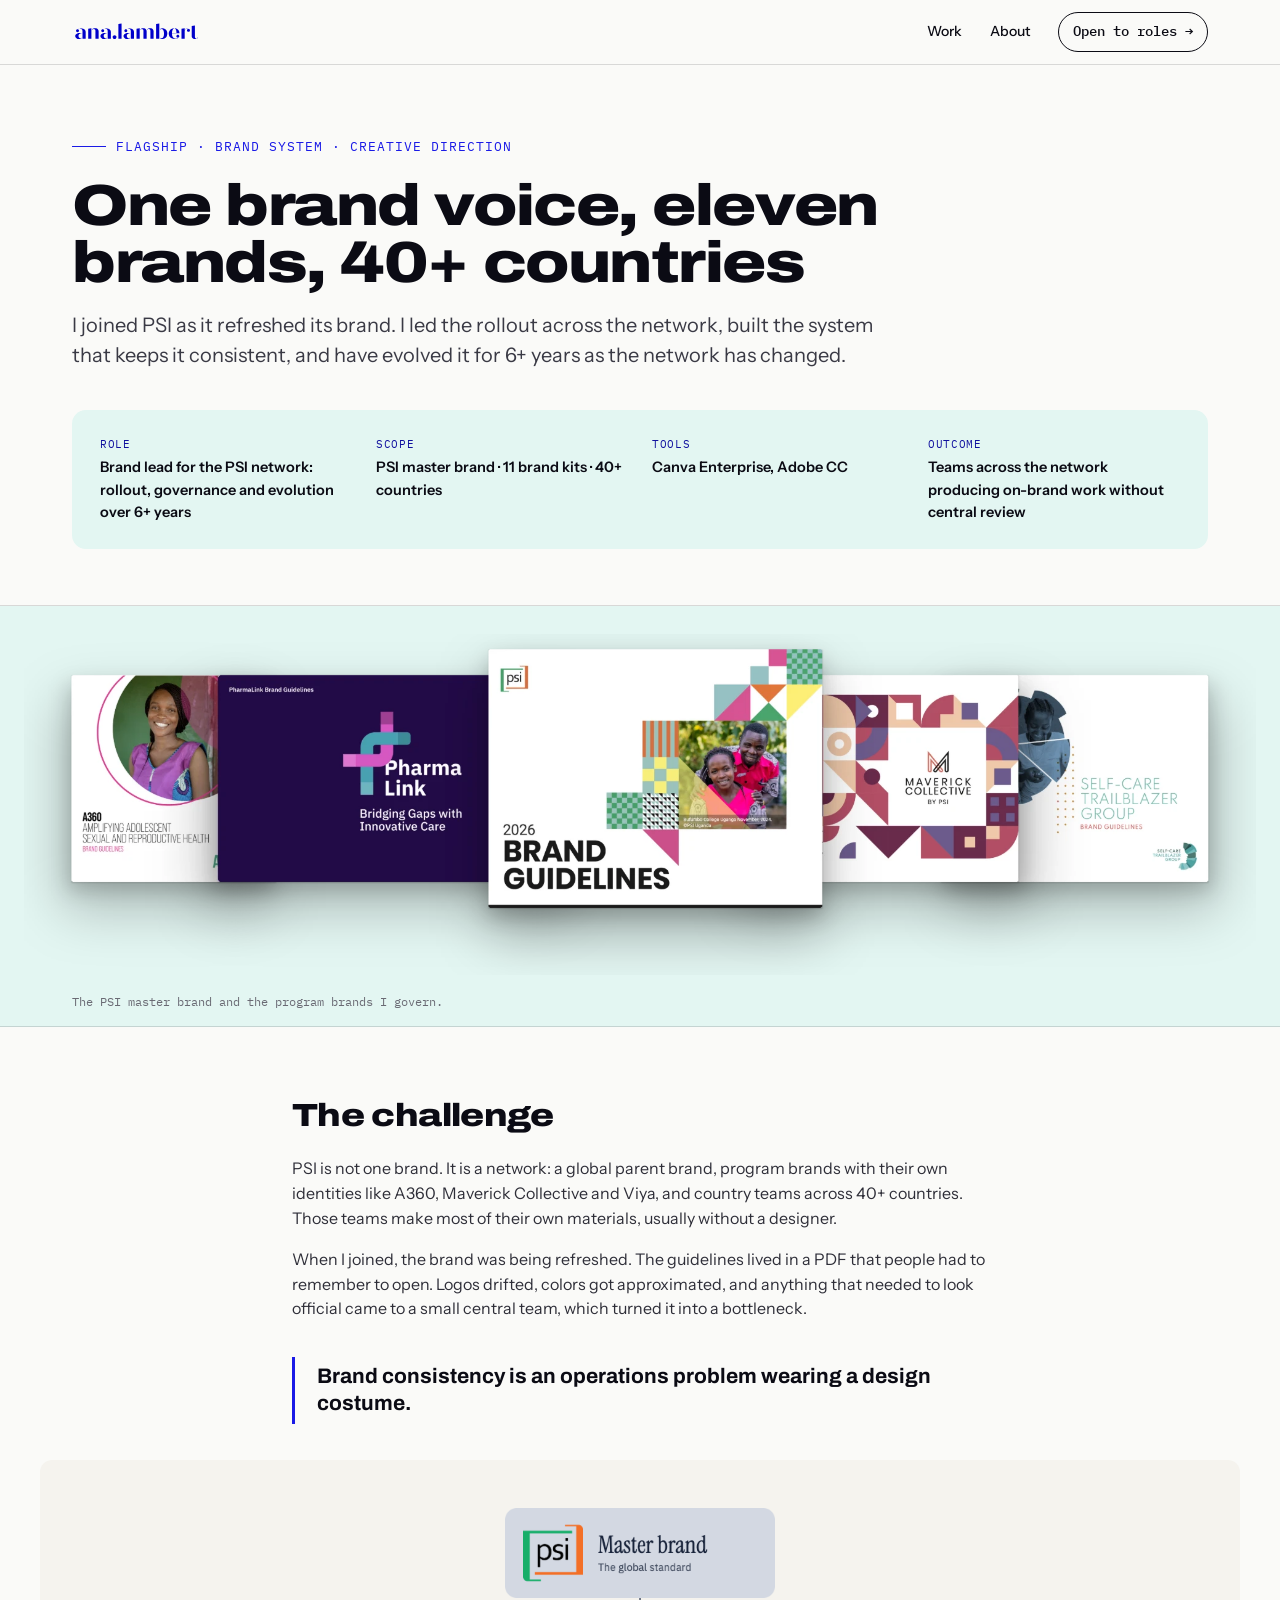
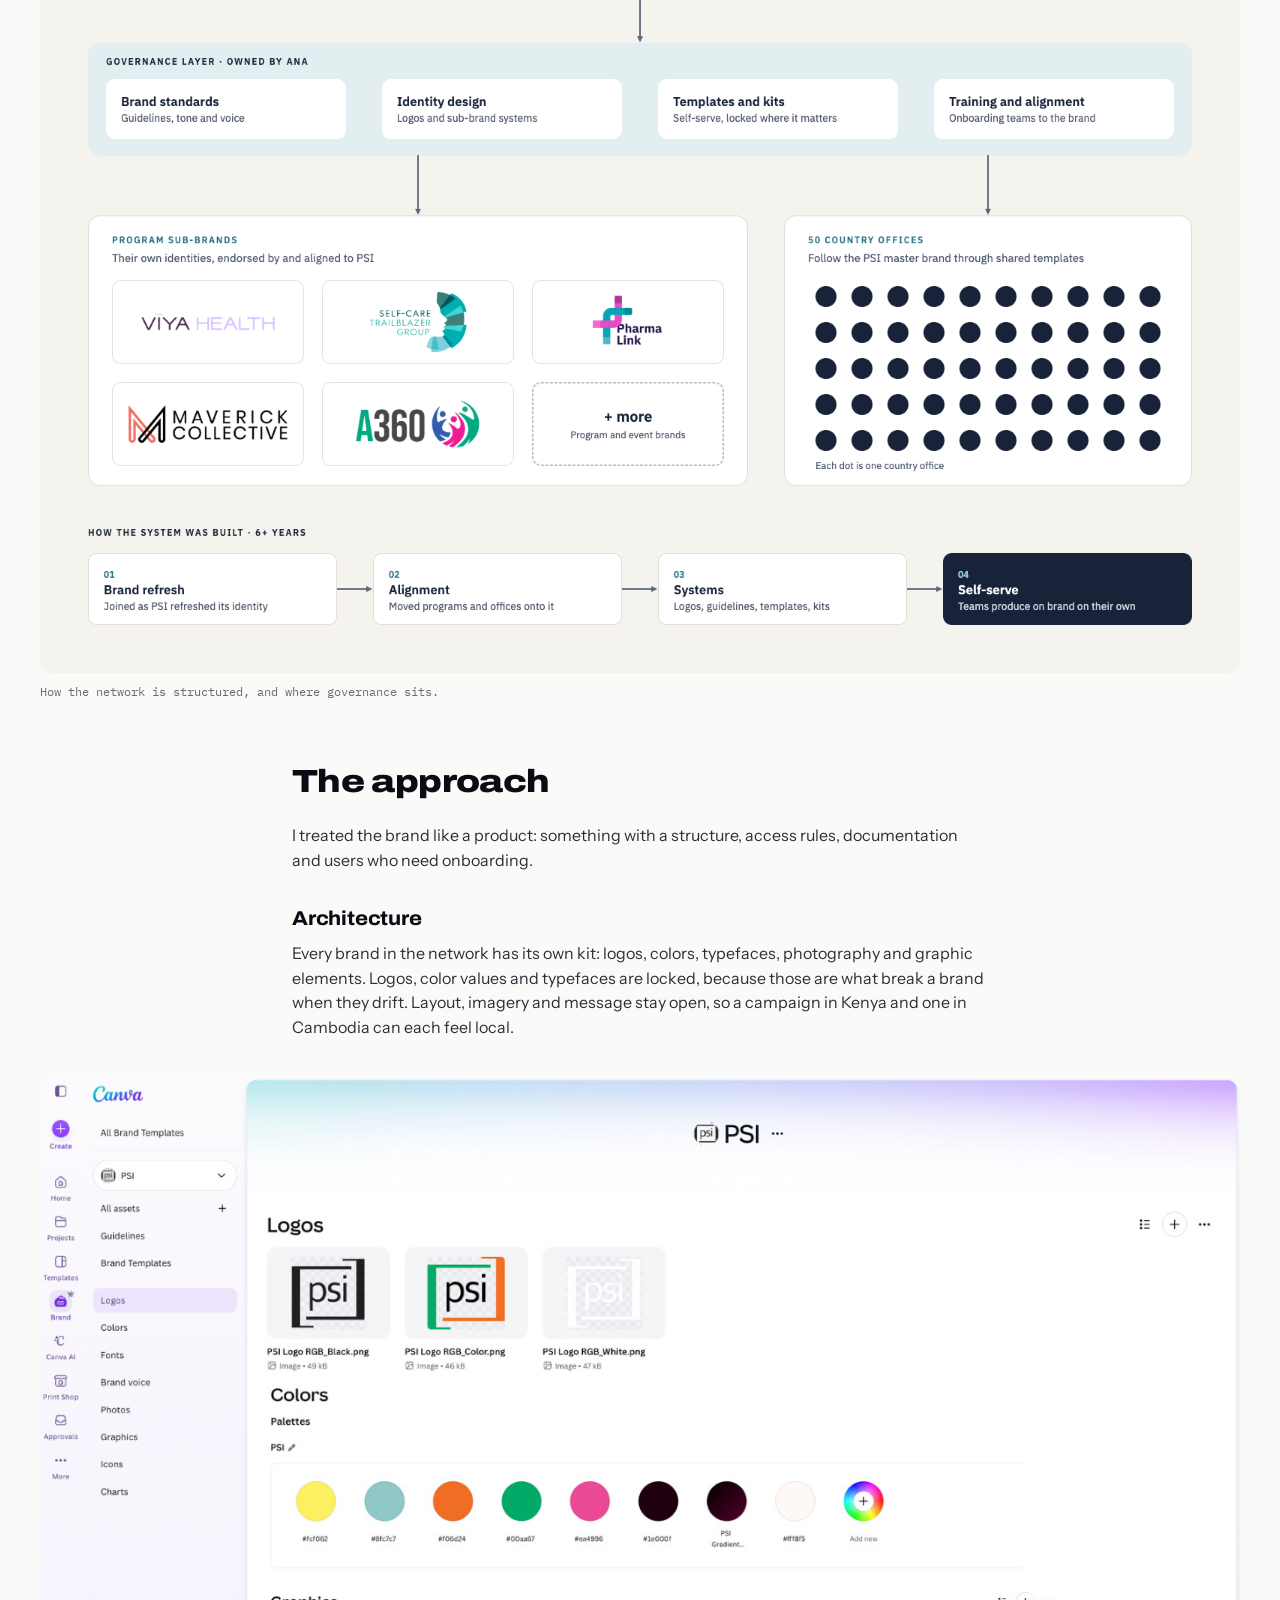
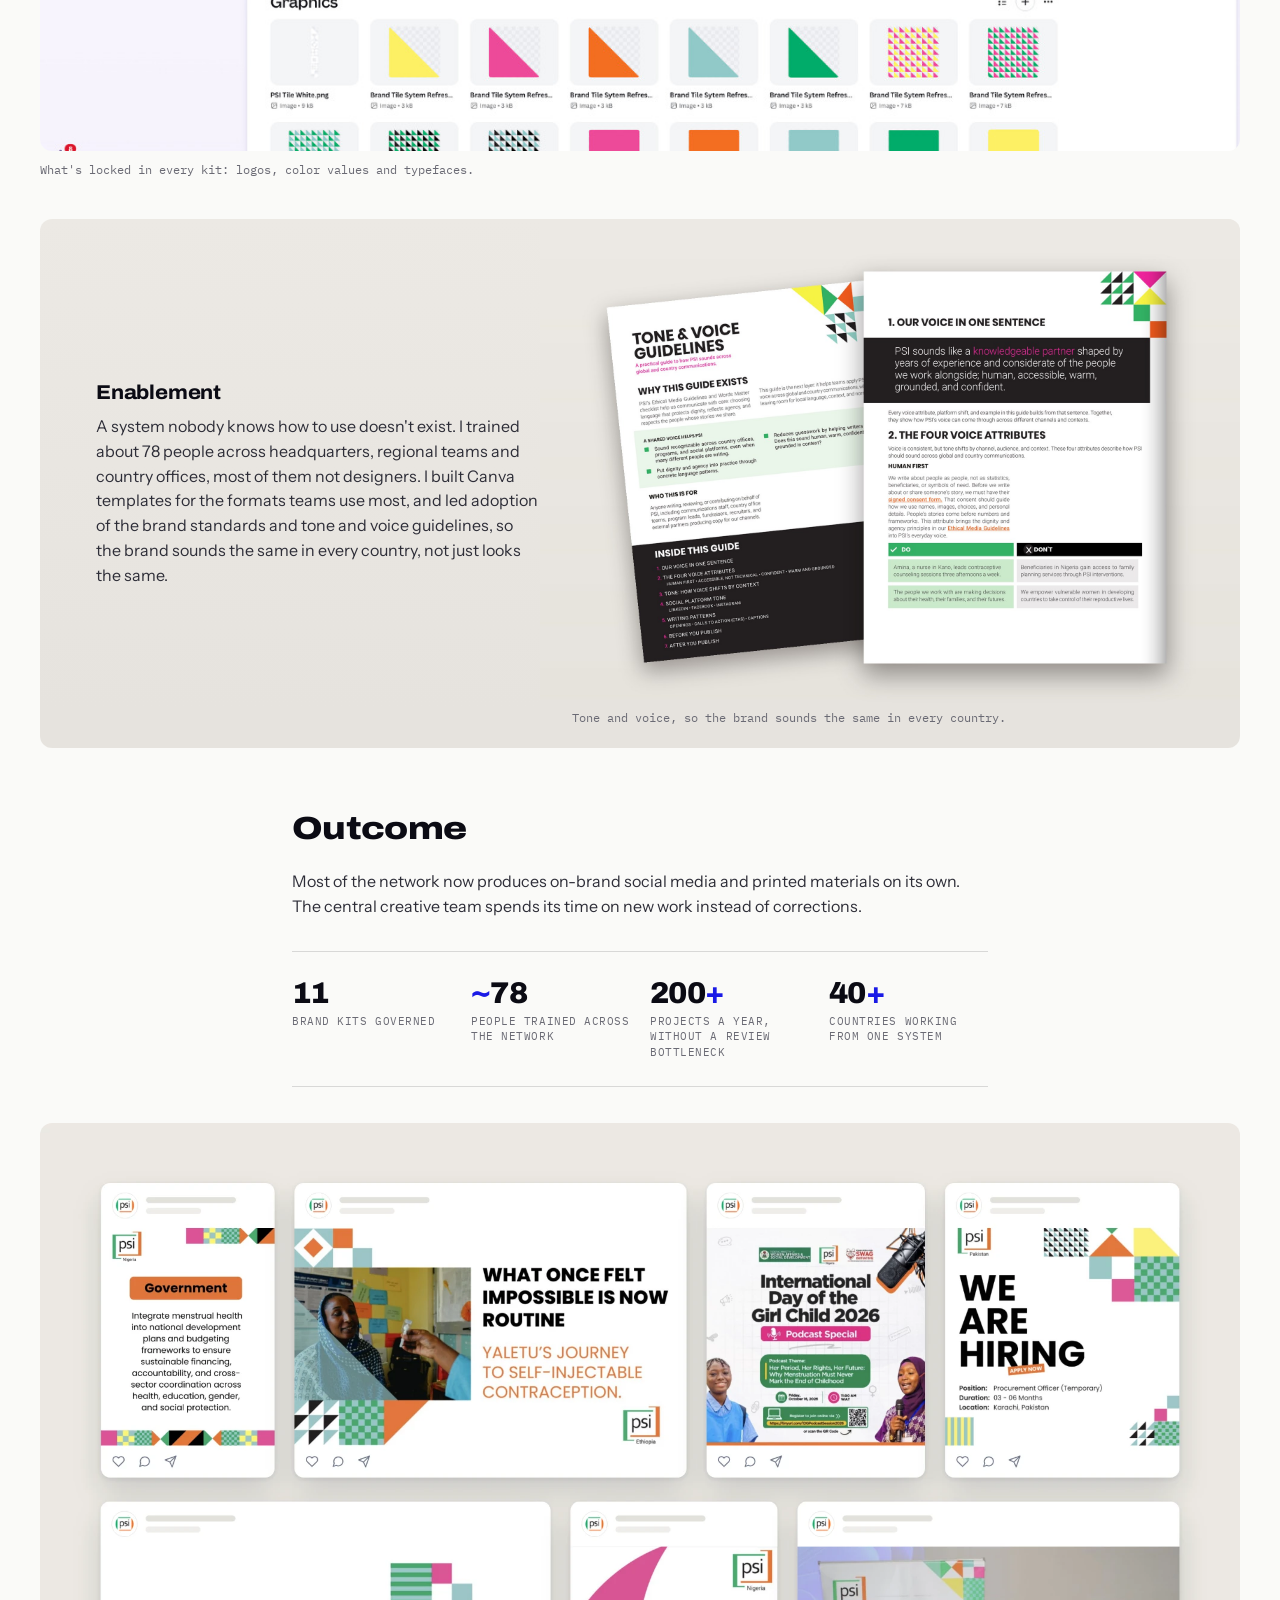
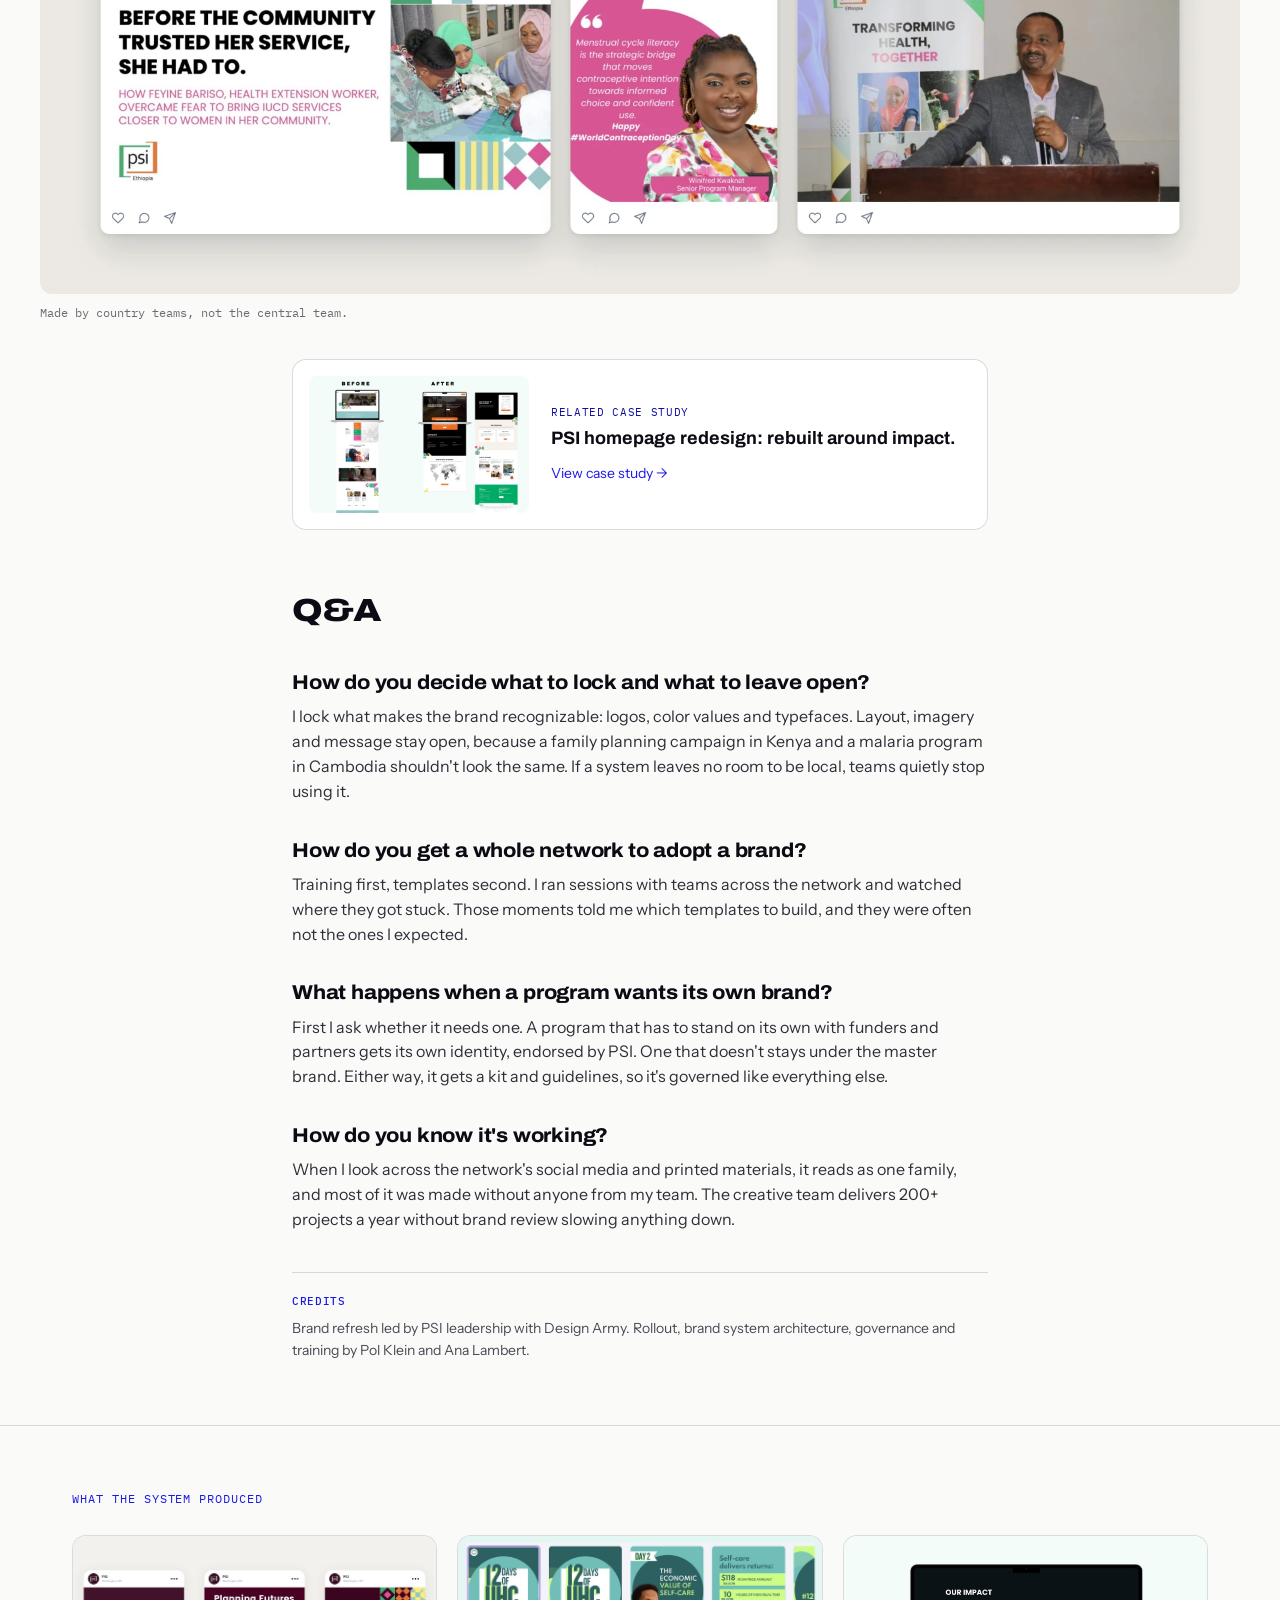
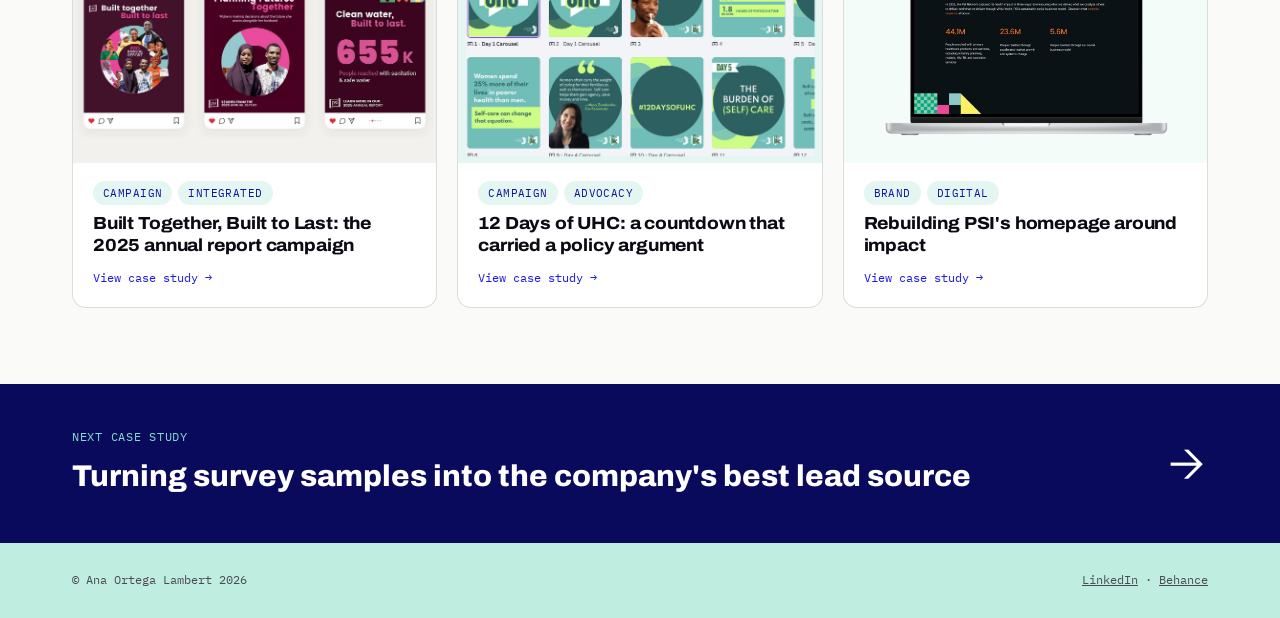
==== commit bc39584c: "Simplify titles, unify section headings and credits Drop the 'X, not Y' framing from titles and deci" ====
--- a/work/brand-system.html
+++ b/work/brand-system.html
@@ -3,7 +3,7 @@
 <head>
 <meta charset="UTF-8">
 <meta name="viewport" content="width=device-width, initial-scale=1.0">
-<title>One Brand Voice, Eleven Brands — Ana Ortega Lambert</title>
+<title>One Brand Voice, Eleven Brands · Ana Ortega Lambert</title>
 <meta name="description" content="Creative direction across a network of 11 brands, and the architecture, governance and training that keep it coherent across teams in 40+ countries.">
 <link rel="preconnect" href="https://fonts.googleapis.com">
 <link href="https://fonts.googleapis.com/css2?family=Archivo:wdth,wght@62..125,100..900&family=Instrument+Sans:wght@400;500;600&family=IBM+Plex+Mono:wght@400;500&display=swap" rel="stylesheet">
@@ -96,7 +96,7 @@
     <img src="../images/homepage-before-after.jpg" width="1280" height="800" alt="PSI homepage before and after the redesign">
     <div>
       <div class="csm-teaser-k">Related case study</div>
-      <div class="csm-teaser-t">PSI homepage redesign: rebuilt around impact rather than org charts.</div>
+      <div class="csm-teaser-t">PSI homepage redesign: rebuilt around impact.</div>
       <span class="csm-teaser-go">View case study →</span>
     </div>
   </a>
@@ -152,7 +152,7 @@
       <img class="rel-thumb" src="../images/homepage-thumb.jpg" alt="PSI homepage redesign">
       <div class="rel-body">
         <div class="rel-tags"><span class="rel-tag">Brand</span><span class="rel-tag">Digital</span></div>
-        <h3>Rebuilding PSI's homepage around impact, not org charts</h3>
+        <h3>Rebuilding PSI's homepage around impact</h3>
         <span class="rel-go">View case study →</span>
       </div>
     </a>
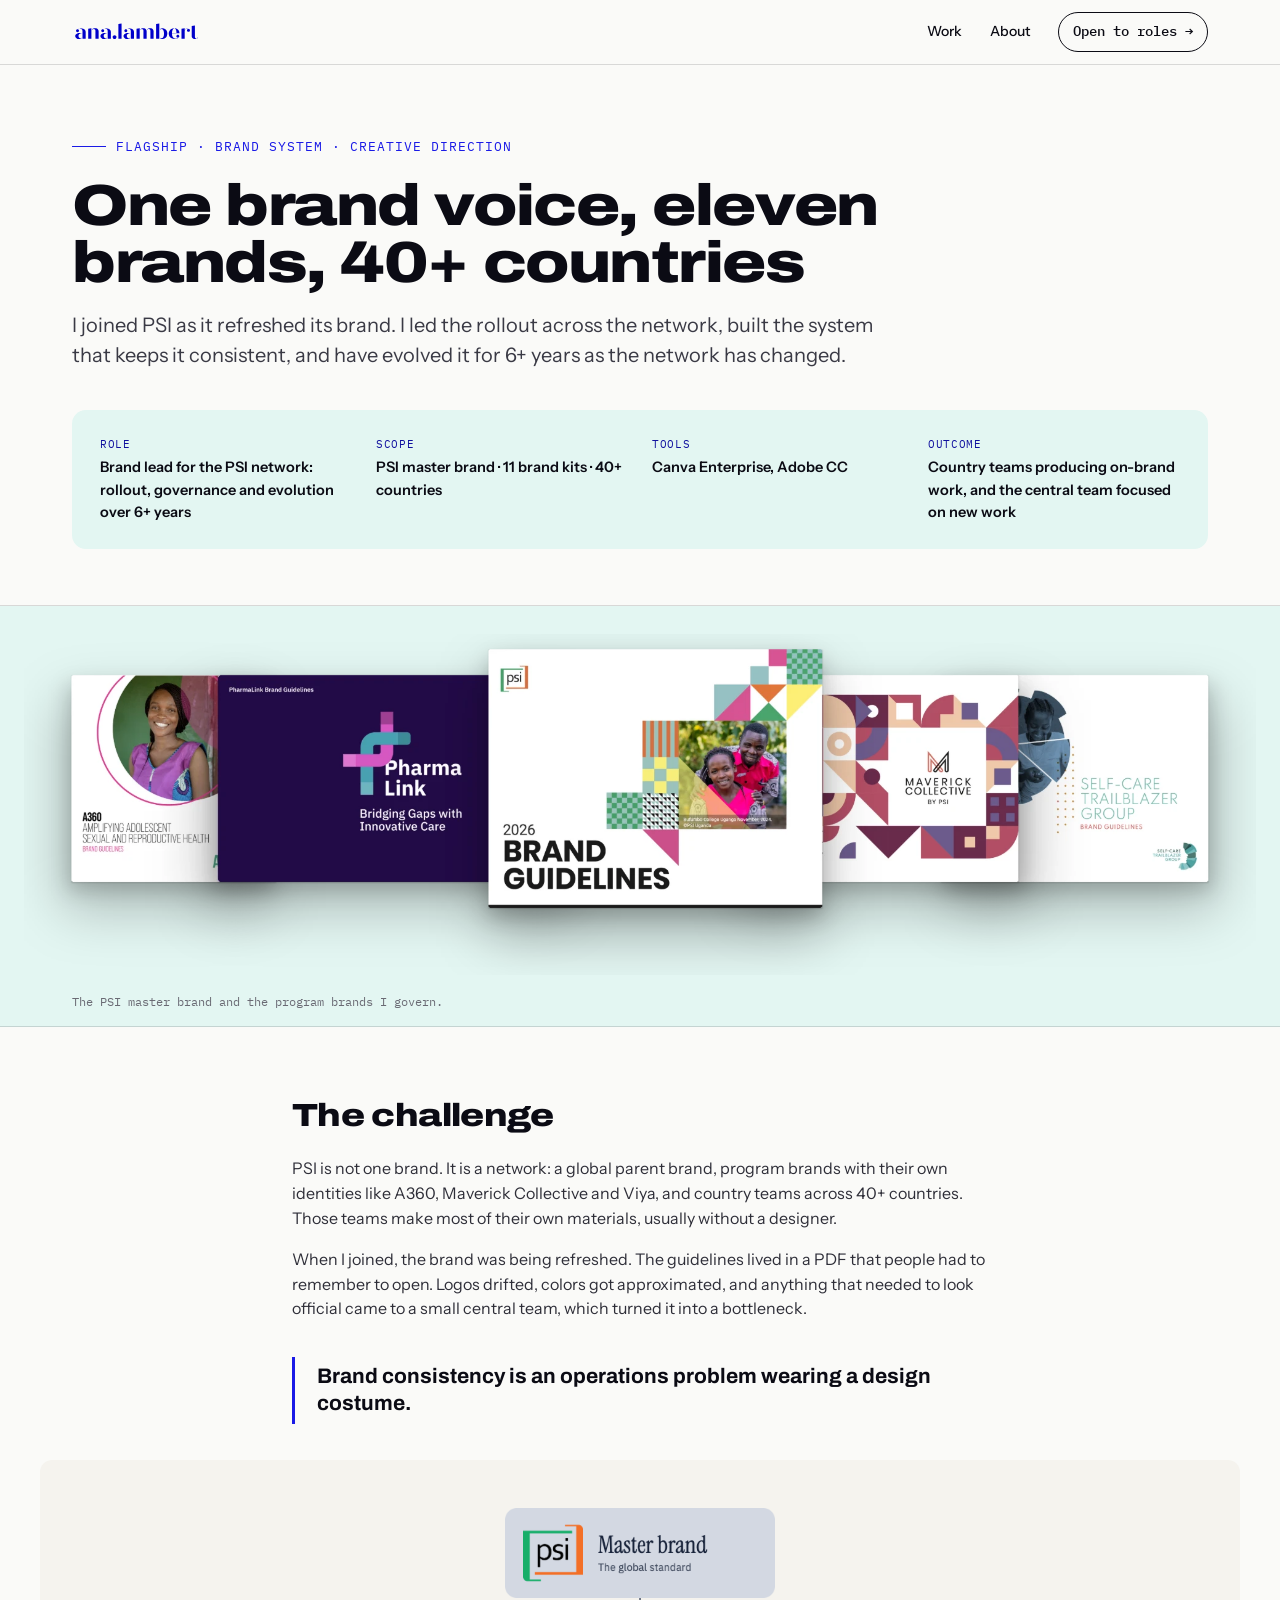
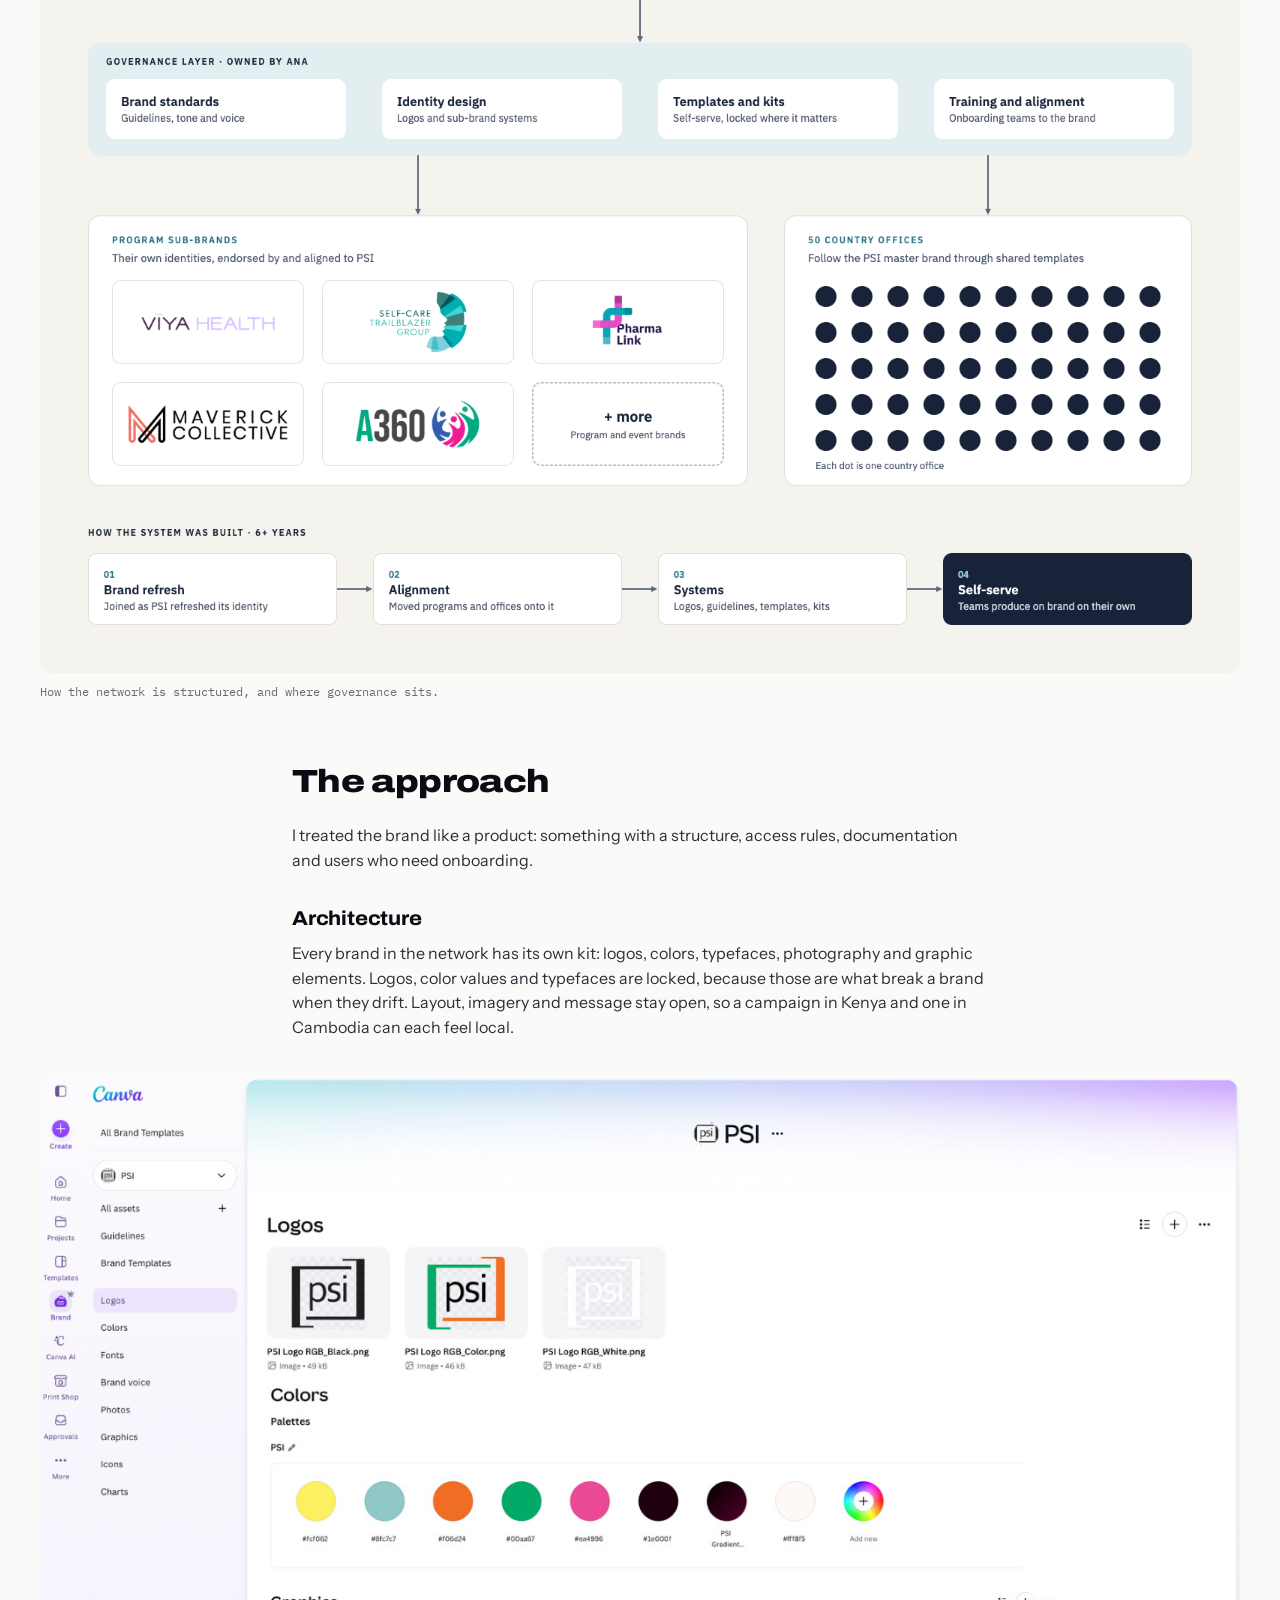
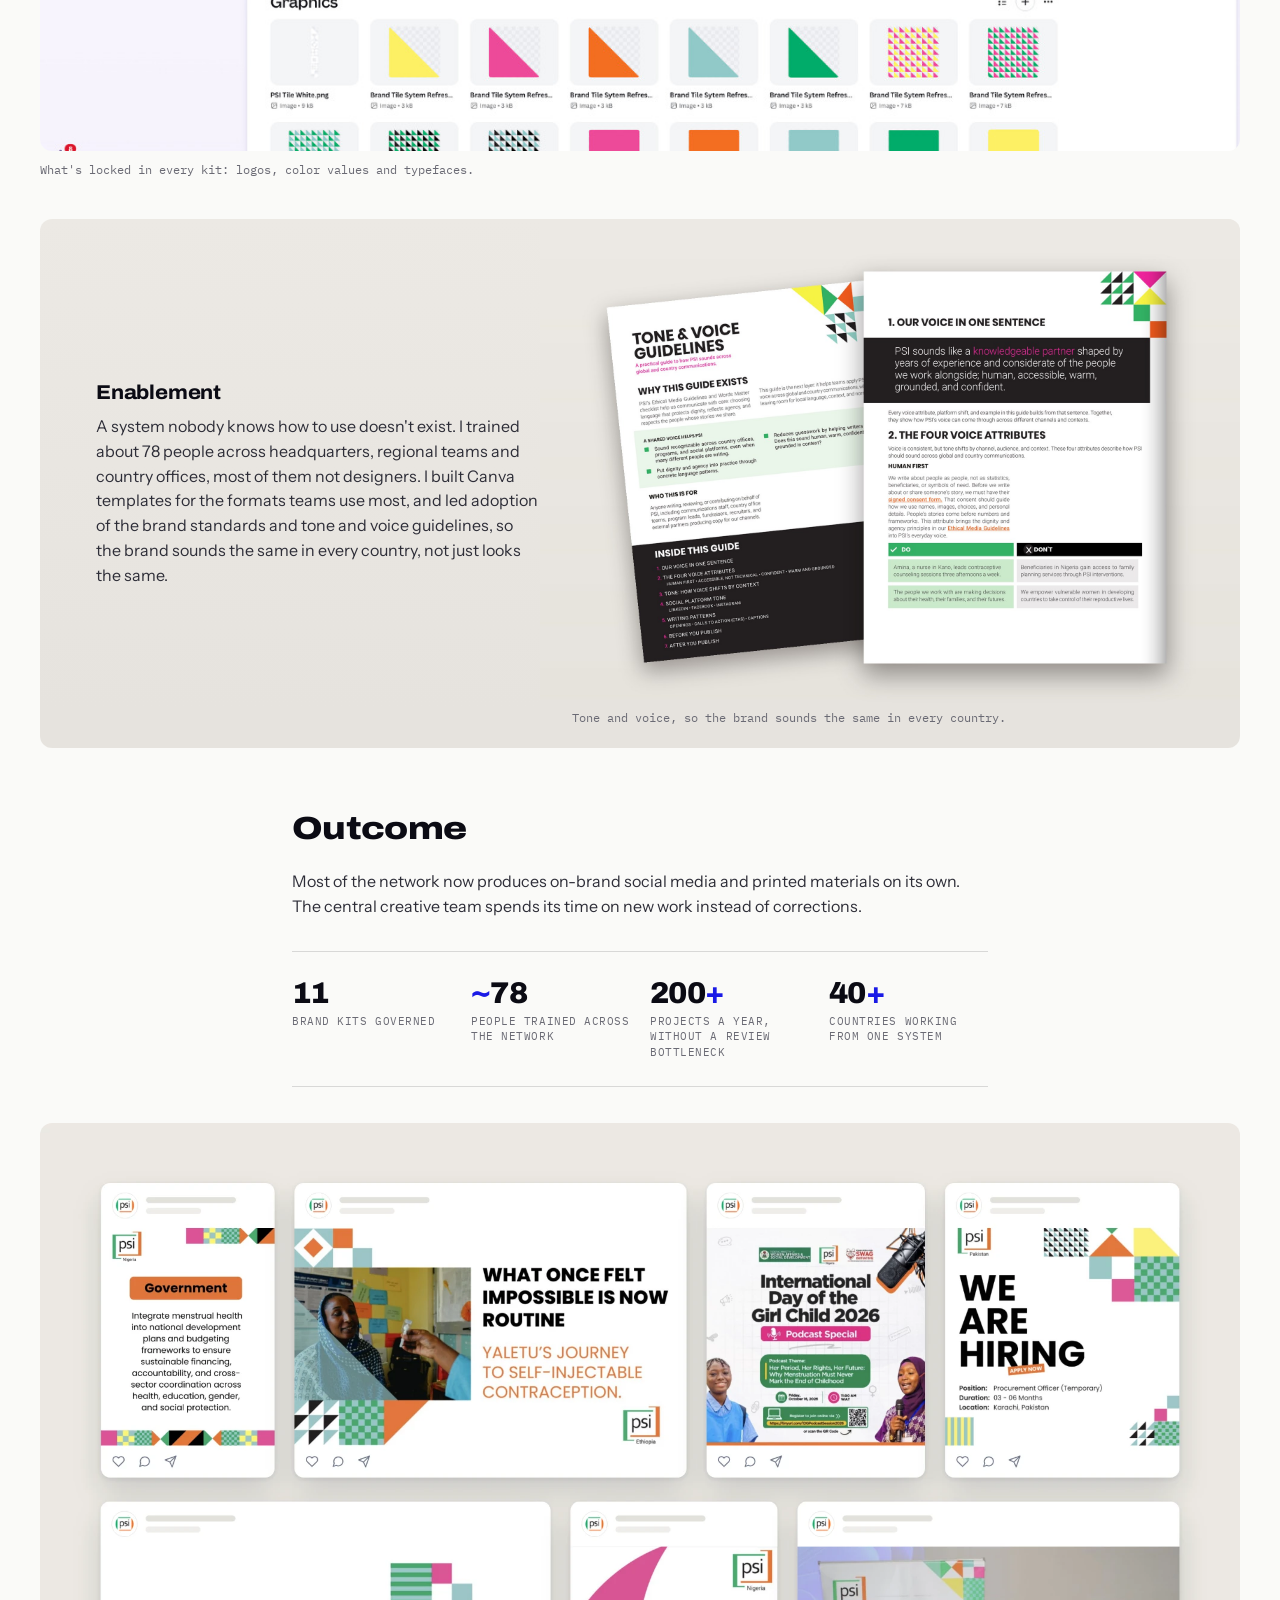
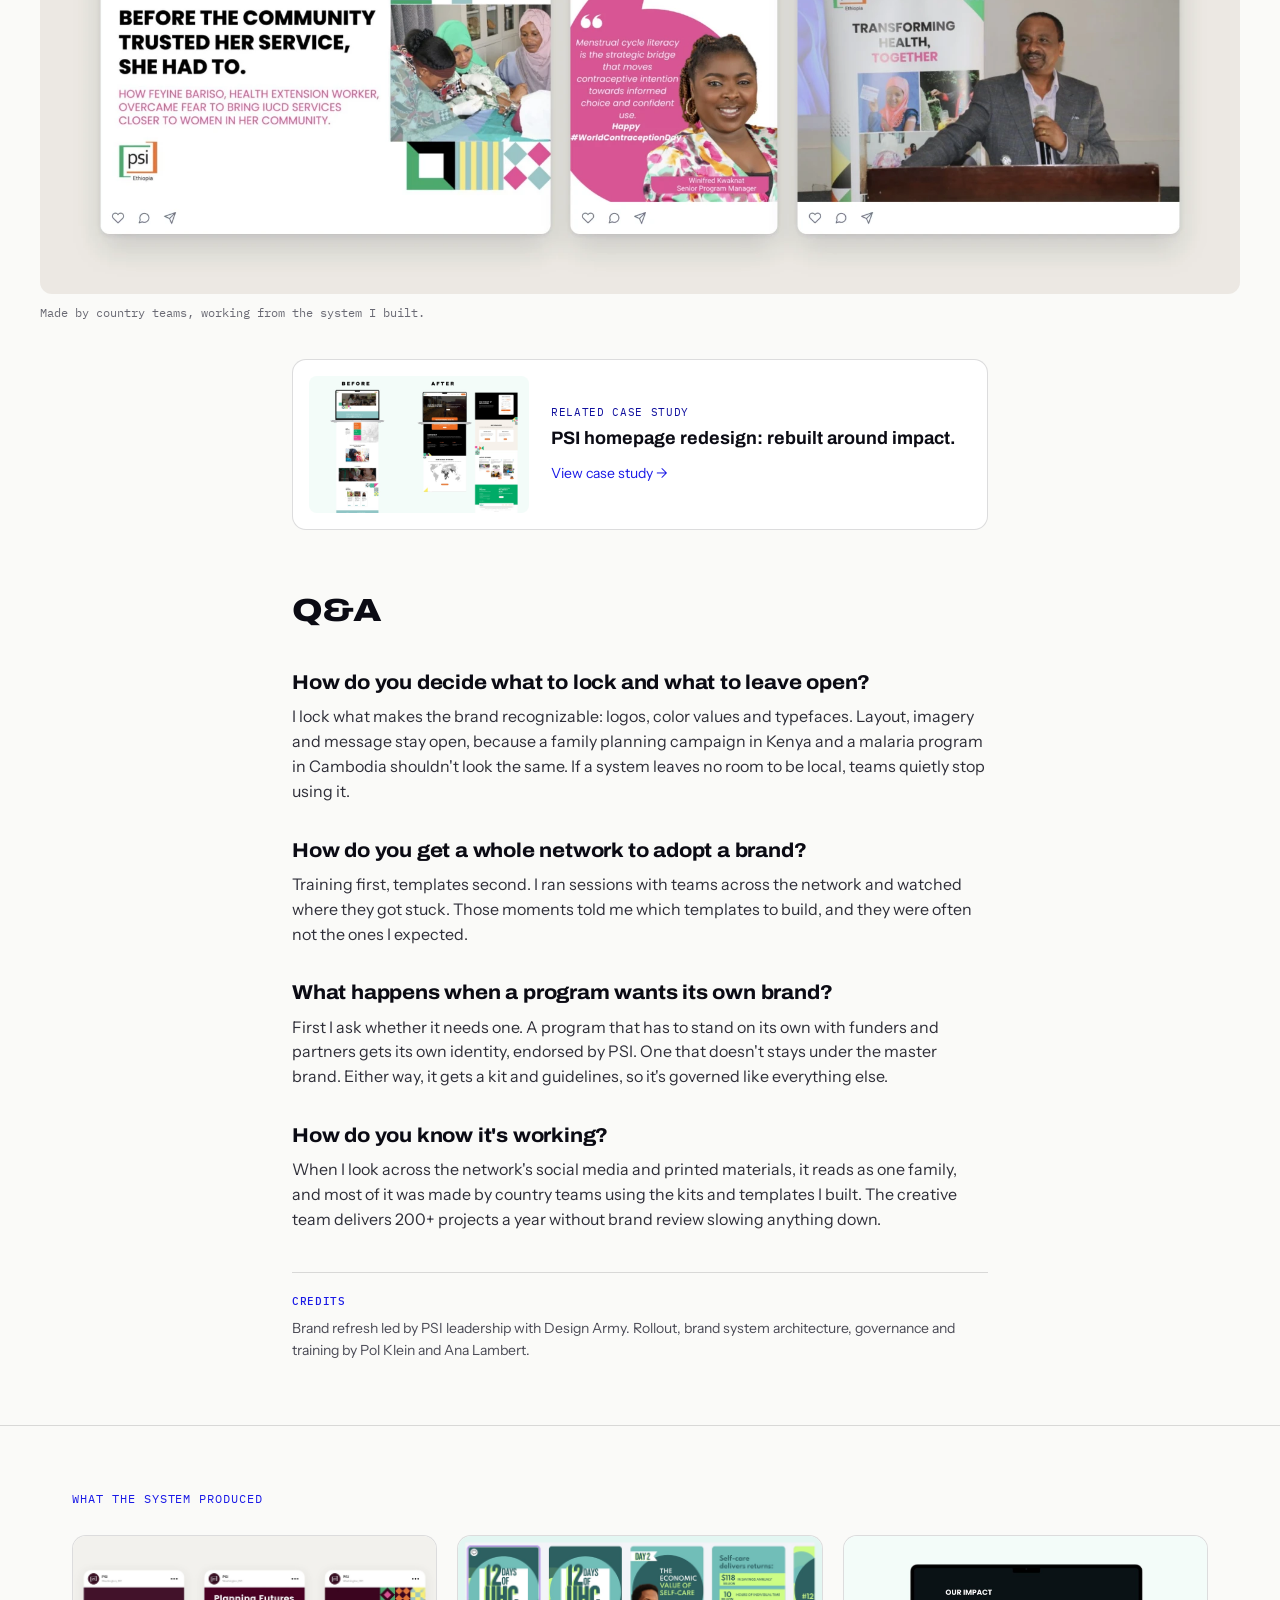
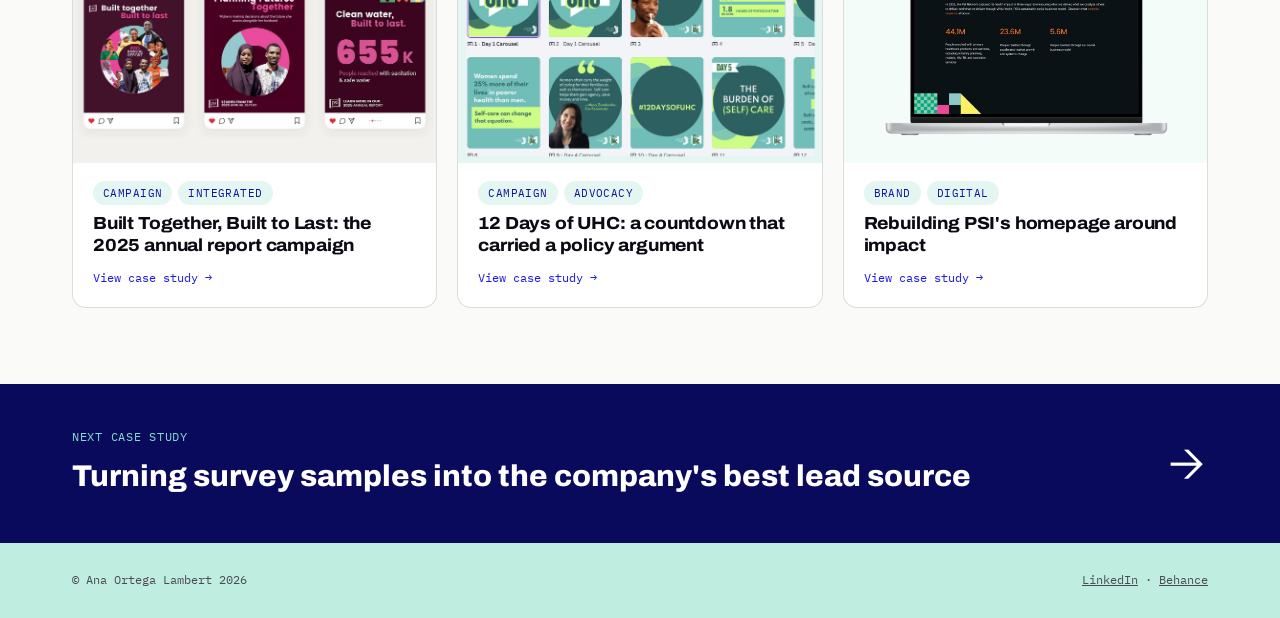
==== commit 652846c3: "Add How I work section; frame systems as owned, not self-running Homepage gets a three-step How I wo" ====
--- a/work/brand-system.html
+++ b/work/brand-system.html
@@ -34,7 +34,7 @@
     <div><div class="k">Role</div><div class="v">Brand lead for the PSI network: rollout, governance and evolution over 6+ years</div></div>
     <div><div class="k">Scope</div><div class="v">PSI master brand · 11 brand kits · 40+ countries</div></div>
     <div><div class="k">Tools</div><div class="v">Canva Enterprise, Adobe CC</div></div>
-    <div><div class="k">Outcome</div><div class="v">Teams across the network producing on-brand work without central review</div></div>
+    <div><div class="k">Outcome</div><div class="v">Country teams producing on-brand work, and the central team focused on new work</div></div>
   </div>
 </div></header>
 
@@ -89,7 +89,7 @@
 
   <figure class="cs-fig full reveal">
     <img src="../images/brand-system-wall.webp" width="2000" height="1285" alt="Social posts made by PSI country teams in Nigeria, Ethiopia and Pakistan, all using the same logo lockup, color palette and graphic patterns">
-    <figcaption>Made by country teams, not the central team.</figcaption>
+    <figcaption>Made by country teams, working from the system I built.</figcaption>
   </figure>
 
   <a class="csm-teaser reveal" href="psi-homepage.html">
@@ -112,7 +112,7 @@
   <p>First I ask whether it needs one. A program that has to stand on its own with funders and partners gets its own identity, endorsed by PSI. One that doesn't stays under the master brand. Either way, it gets a kit and guidelines, so it's governed like everything else.</p>
 
   <h3>How do you know it's working?</h3>
-  <p>When I look across the network's social media and printed materials, it reads as one family, and most of it was made without anyone from my team. The creative team delivers 200+ projects a year without brand review slowing anything down.</p>
+  <p>When I look across the network's social media and printed materials, it reads as one family, and most of it was made by country teams using the kits and templates I built. The creative team delivers 200+ projects a year without brand review slowing anything down.</p>
 
   <div class="csm-credits">
     <b>Credits</b>
